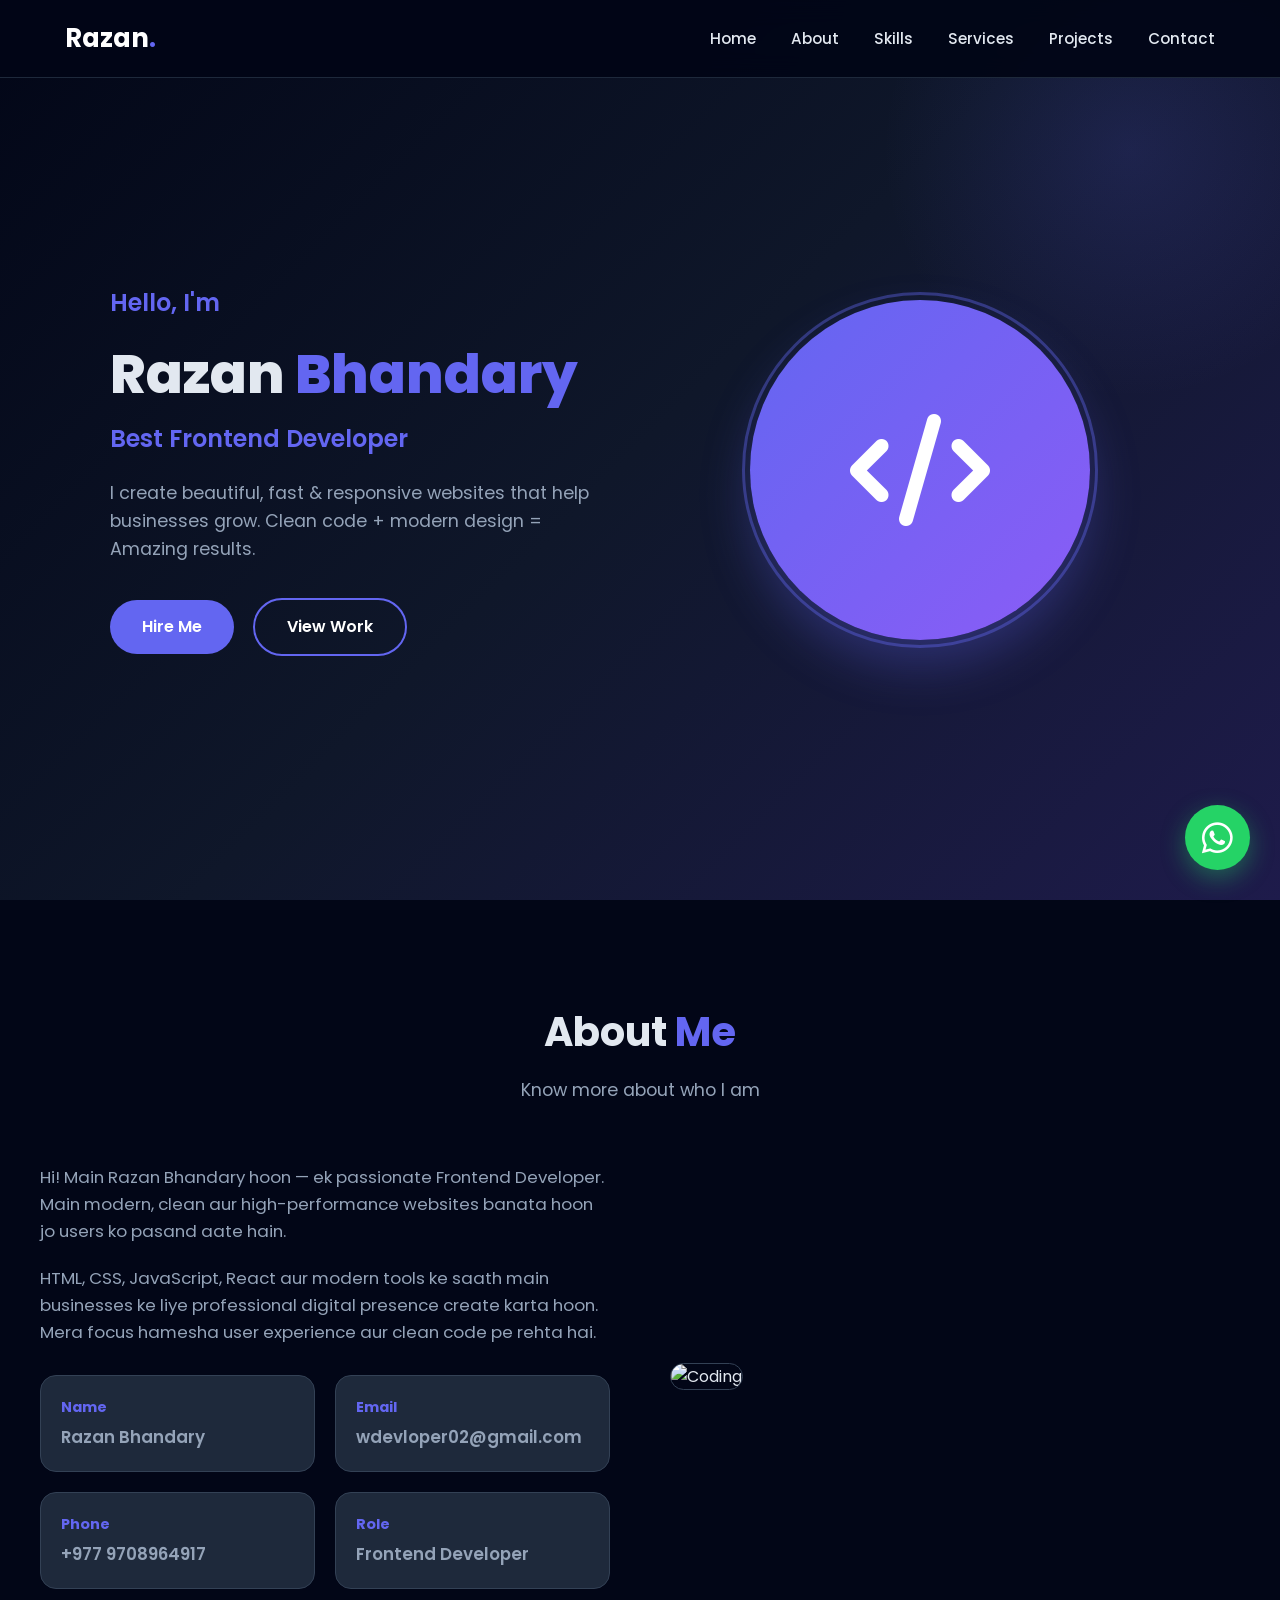
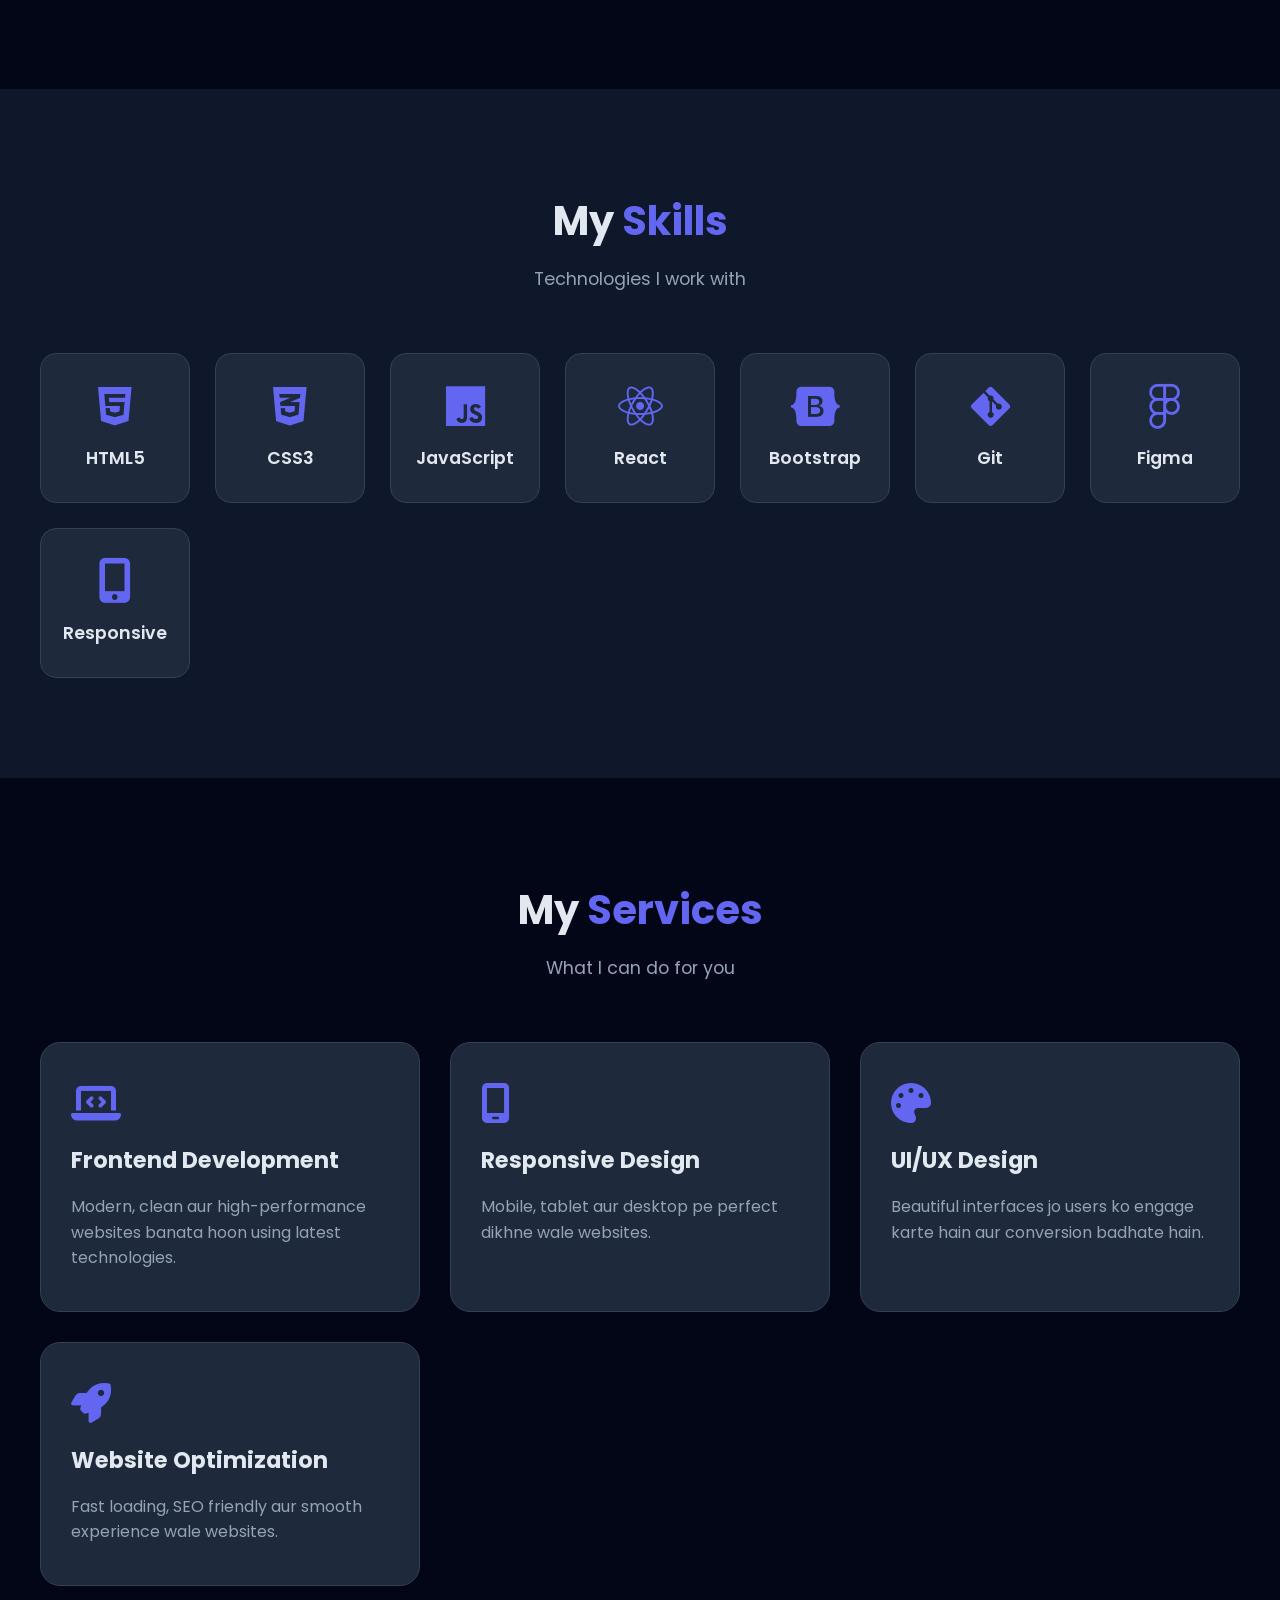
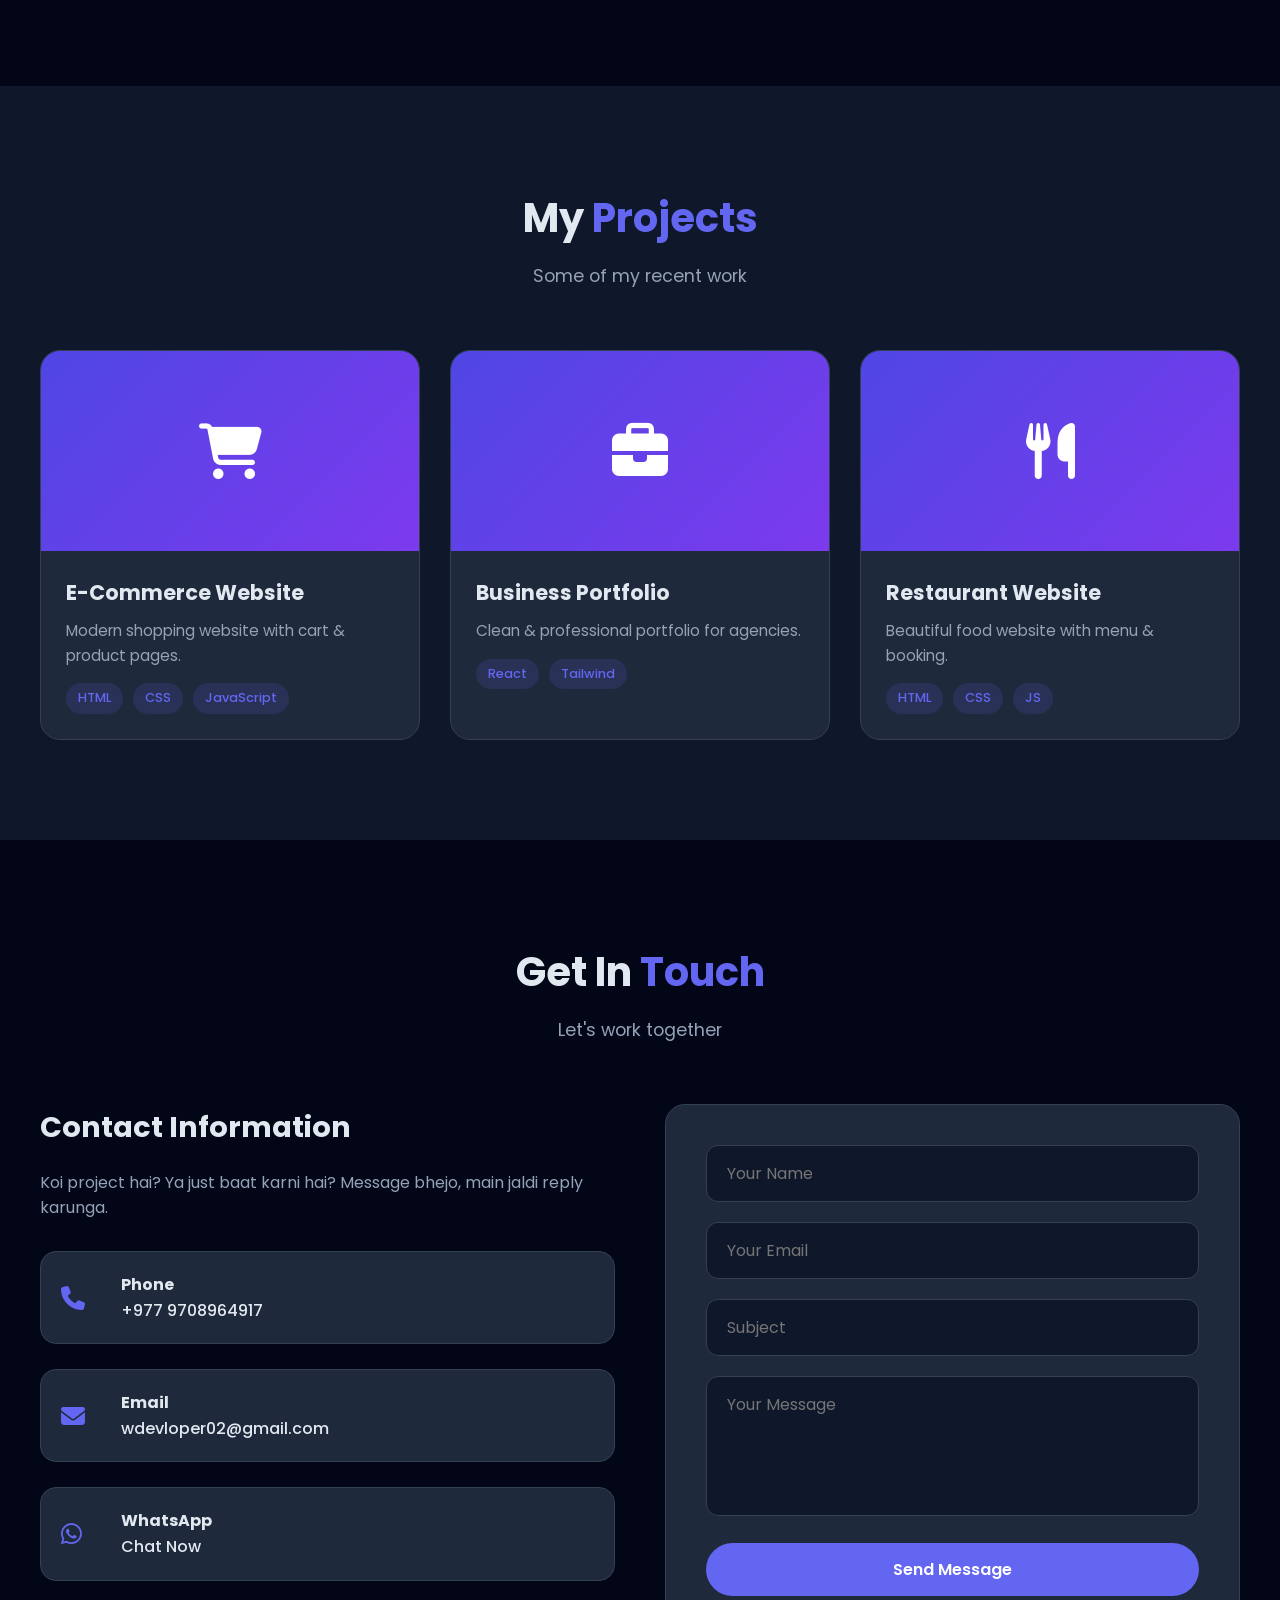
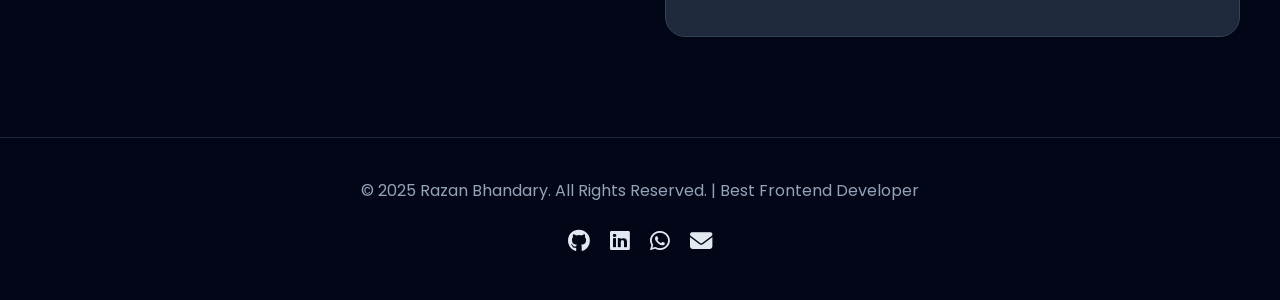
==== index.html @ 3119df97 "Update index.html" ====
<!DOCTYPE html>
<html lang="en">
<head>
    <meta charset="UTF-8">
    <meta name="viewport" content="width=device-width, initial-scale=1.0">
    <title>Razan vhandary | Best Frontend Developer</title>
    
    <!-- Google Search Console Verification -->
    <meta name="google-site-verification" content="4c_QBFBx-U50XuGAhk2HjkV4Ergd7QXa-3Dhw77eJ2w" />
    
    <link rel="stylesheet" href="https://cdnjs.cloudflare.com/ajax/libs/font-awesome/6.5.1/css/all.min.css">
    <link href="https://fonts.googleapis.com/css2?family=Poppins:wght@300;400;500;600;700;800&display=swap" rel="stylesheet">
    <style>
        /* (pura style same hai jaise pehle tha - main ne kuch nahi badla) */
        * {
            margin: 0;
            padding: 0;
            box-sizing: border-box;
            font-family: 'Poppins', sans-serif;
        }

        :root {
            --primary: #6366f1;
            --primary-dark: #4f46e5;
            --secondary: #0f172a;
            --dark: #020617;
            --text: #e2e8f0;
            --text-light: #94a3b8;
            --card-bg: #1e293b;
            --whatsapp: #25d366;
        }

        html {
            scroll-behavior: smooth;
        }

        body {
            background: var(--dark);
            color: var(--text);
            line-height: 1.6;
            overflow-x: hidden;
        }

        /* Navbar */
        header {
            position: fixed;
            top: 0;
            width: 100%;
            background: rgba(2, 6, 23, 0.95);
            backdrop-filter: blur(12px);
            z-index: 1000;
            border-bottom: 1px solid #1e293b;
        }

        nav {
            max-width: 1200px;
            margin: 0 auto;
            padding: 18px 25px;
            display: flex;
            justify-content: space-between;
            align-items: center;
        }

        .logo {
            font-size: 1.6rem;
            font-weight: 700;
            color: white;
        }

        .logo span {
            color: var(--primary);
        }

        .nav-links {
            display: flex;
            gap: 35px;
            list-style: none;
        }

        .nav-links a {
            color: var(--text);
            text-decoration: none;
            font-weight: 500;
            transition: 0.3s;
            font-size: 0.95rem;
        }

        .nav-links a:hover {
            color: var(--primary);
        }

        .menu-btn {
            display: none;
            font-size: 1.5rem;
            cursor: pointer;
            color: white;
        }

        /* Hero */
        .hero {
            min-height: 100vh;
            display: flex;
            align-items: center;
            padding: 120px 25px 80px;
            background: linear-gradient(135deg, #020617 0%, #0f172a 50%, #1e1b4b 100%);
            position: relative;
            overflow: hidden;
        }

        .hero::before {
            content: '';
            position: absolute;
            width: 500px;
            height: 500px;
            background: radial-gradient(circle, rgba(99, 102, 241, 0.15) 0%, transparent 70%);
            top: -100px;
            right: -100px;
            border-radius: 50%;
        }

        .hero-content {
            max-width: 1200px;
            margin: 0 auto;
            display: grid;
            grid-template-columns: 1fr 1fr;
            gap: 60px;
            align-items: center;
            position: relative;
            z-index: 2;
        }

        .hero-text h1 {
            font-size: 3.4rem;
            font-weight: 800;
            line-height: 1.15;
            margin-bottom: 15px;
        }

        .hero-text h1 span {
            color: var(--primary);
        }

        .hero-text h2 {
            font-size: 1.5rem;
            color: var(--primary);
            font-weight: 600;
            margin-bottom: 20px;
        }

        .hero-text p {
            color: var(--text-light);
            font-size: 1.1rem;
            margin-bottom: 35px;
            max-width: 500px;
        }

        .btn {
            display: inline-block;
            padding: 14px 32px;
            background: var(--primary);
            color: white;
            text-decoration: none;
            border-radius: 50px;
            font-weight: 600;
            transition: 0.3s;
            border: none;
            cursor: pointer;
            font-size: 1rem;
        }

        .btn:hover {
            background: var(--primary-dark);
            transform: translateY(-3px);
            box-shadow: 0 10px 25px rgba(99, 102, 241, 0.4);
        }

        .btn-outline {
            background: transparent;
            border: 2px solid var(--primary);
            margin-left: 15px;
        }

        .btn-outline:hover {
            background: var(--primary);
        }

        .hero-img {
            text-align: center;
        }

        .hero-img .avatar {
            width: 340px;
            height: 340px;
            background: linear-gradient(135deg, var(--primary), #8b5cf6);
            border-radius: 50%;
            display: flex;
            align-items: center;
            justify-content: center;
            margin: 0 auto;
            font-size: 7rem;
            color: white;
            box-shadow: 0 25px 50px rgba(99, 102, 241, 0.3);
            position: relative;
        }

        .hero-img .avatar::after {
            content: '';
            position: absolute;
            inset: -8px;
            border: 3px solid var(--primary);
            border-radius: 50%;
            opacity: 0.4;
        }

        /* Sections Common */
        section {
            padding: 100px 25px;
        }

        .container {
            max-width: 1200px;
            margin: 0 auto;
        }

        .section-title {
            text-align: center;
            margin-bottom: 60px;
        }

        .section-title h2 {
            font-size: 2.5rem;
            font-weight: 700;
            margin-bottom: 12px;
        }

        .section-title h2 span {
            color: var(--primary);
        }

        .section-title p {
            color: var(--text-light);
            font-size: 1.1rem;
        }

        /* About */
        .about-content {
            display: grid;
            grid-template-columns: 1fr 1fr;
            gap: 60px;
            align-items: center;
        }

        .about-text p {
            color: var(--text-light);
            margin-bottom: 20px;
            font-size: 1.05rem;
        }

        .about-info {
            display: grid;
            grid-template-columns: 1fr 1fr;
            gap: 20px;
            margin-top: 30px;
        }

        .info-box {
            background: var(--card-bg);
            padding: 20px;
            border-radius: 16px;
            border: 1px solid #334155;
        }

        .info-box h4 {
            color: var(--primary);
            font-size: 0.9rem;
            margin-bottom: 5px;
        }

        .info-box p {
            font-weight: 600;
            margin: 0;
        }

        /* Skills */
        .skills-grid {
            display: grid;
            grid-template-columns: repeat(auto-fit, minmax(140px, 1fr));
            gap: 25px;
        }

        .skill-card {
            background: var(--card-bg);
            padding: 30px 20px;
            border-radius: 16px;
            text-align: center;
            border: 1px solid #334155;
            transition: 0.3s;
        }

        .skill-card:hover {
            transform: translateY(-8px);
            border-color: var(--primary);
            box-shadow: 0 15px 30px rgba(99, 102, 241, 0.15);
        }

        .skill-card i {
            font-size: 2.8rem;
            color: var(--primary);
            margin-bottom: 15px;
        }

        .skill-card h3 {
            font-size: 1.1rem;
            font-weight: 600;
        }

        /* Services */
        .services-grid {
            display: grid;
            grid-template-columns: repeat(auto-fit, minmax(280px, 1fr));
            gap: 30px;
        }

        .service-card {
            background: var(--card-bg);
            padding: 40px 30px;
            border-radius: 20px;
            border: 1px solid #334155;
            transition: 0.3s;
        }

        .service-card:hover {
            transform: translateY(-10px);
            border-color: var(--primary);
        }

        .service-card i {
            font-size: 2.5rem;
            color: var(--primary);
            margin-bottom: 20px;
        }

        .service-card h3 {
            font-size: 1.4rem;
            margin-bottom: 15px;
        }

        .service-card p {
            color: var(--text-light);
        }

        /* Projects */
        .projects-grid {
            display: grid;
            grid-template-columns: repeat(auto-fit, minmax(320px, 1fr));
            gap: 30px;
        }

        .project-card {
            background: var(--card-bg);
            border-radius: 20px;
            overflow: hidden;
            border: 1px solid #334155;
            transition: 0.3s;
        }

        .project-card:hover {
            transform: translateY(-8px);
            box-shadow: 0 20px 40px rgba(0,0,0,0.3);
        }

        .project-img {
            height: 200px;
            background: linear-gradient(135deg, #4f46e5, #7c3aed);
            display: flex;
            align-items: center;
            justify-content: center;
            font-size: 3.5rem;
            color: white;
        }

        .project-info {
            padding: 25px;
        }

        .project-info h3 {
            font-size: 1.3rem;
            margin-bottom: 10px;
        }

        .project-info p {
            color: var(--text-light);
            font-size: 0.95rem;
            margin-bottom: 15px;
        }

        .project-tags {
            display: flex;
            gap: 10px;
            flex-wrap: wrap;
        }

        .tag {
            background: rgba(99, 102, 241, 0.15);
            color: var(--primary);
            padding: 5px 12px;
            border-radius: 20px;
            font-size: 0.8rem;
            font-weight: 500;
        }

        /* Contact */
        .contact-wrapper {
            display: grid;
            grid-template-columns: 1fr 1fr;
            gap: 50px;
        }

        .contact-info h3 {
            font-size: 1.8rem;
            margin-bottom: 20px;
        }

        .contact-item {
            display: flex;
            align-items: center;
            gap: 20px;
            margin-bottom: 25px;
            background: var(--card-bg);
            padding: 20px;
            border-radius: 16px;
            border: 1px solid #334155;
        }

        .contact-item i {
            font-size: 1.5rem;
            color: var(--primary);
            width: 40px;
        }

        .contact-item a {
            color: var(--text);
            text-decoration: none;
            font-weight: 500;
        }

        .contact-item a:hover {
            color: var(--primary);
        }

        .contact-form {
            background: var(--card-bg);
            padding: 40px;
            border-radius: 20px;
            border: 1px solid #334155;
        }

        .form-group {
            margin-bottom: 20px;
        }

        .form-group input,
        .form-group textarea {
            width: 100%;
            padding: 15px 20px;
            background: #0f172a;
            border: 1px solid #334155;
            border-radius: 12px;
            color: white;
            font-size: 1rem;
            outline: none;
            transition: 0.3s;
        }

        .form-group input:focus,
        .form-group textarea:focus {
            border-color: var(--primary);
        }

        .form-group textarea {
            height: 140px;
            resize: none;
        }

        /* Footer */
        footer {
            background: #020617;
            padding: 40px 25px;
            text-align: center;
            border-top: 1px solid #1e293b;
        }

        footer p {
            color: var(--text-light);
        }

        footer .social {
            margin-top: 20px;
            display: flex;
            justify-content: center;
            gap: 20px;
        }

        footer .social a {
            color: var(--text);
            font-size: 1.4rem;
            transition: 0.3s;
        }

        footer .social a:hover {
            color: var(--primary);
        }

        /* Floating WhatsApp */
        .whatsapp-float {
            position: fixed;
            bottom: 30px;
            right: 30px;
            width: 65px;
            height: 65px;
            background: var(--whatsapp);
            color: white;
            border-radius: 50%;
            display: flex;
            align-items: center;
            justify-content: center;
            font-size: 2.2rem;
            box-shadow: 0 8px 25px rgba(37, 211, 102, 0.4);
            z-index: 999;
            transition: 0.3s;
            text-decoration: none;
        }

        .whatsapp-float:hover {
            transform: scale(1.1) translateY(-5px);
            box-shadow: 0 12px 30px rgba(37, 211, 102, 0.6);
        }

        /* Responsive */
        @media (max-width: 900px) {
            .hero-content,
            .about-content,
            .contact-wrapper {
                grid-template-columns: 1fr;
                text-align: center;
            }

            .hero-text h1 {
                font-size: 2.5rem;
            }

            .hero-img .avatar {
                width: 260px;
                height: 260px;
                font-size: 5rem;
            }

            .btn-outline {
                margin-left: 0;
                margin-top: 15px;
            }

            .nav-links {
                display: none;
                position: absolute;
                top: 70px;
                left: 0;
                width: 100%;
                background: #0f172a;
                flex-direction: column;
                padding: 20px;
                gap: 15px;
                border-bottom: 1px solid #1e293b;
            }

            .nav-links.active {
                display: flex;
            }

            .menu-btn {
                display: block;
            }

            .about-info {
                grid-template-columns: 1fr;
            }
        }
    </style>
</head>
<body>

    <!-- Navbar -->
    <header>
        <nav>
            <div class="logo">Razan<span>.</span></div>
            <ul class="nav-links" id="navLinks">
                <li><a href="#home">Home</a></li>
                <li><a href="#about">About</a></li>
                <li><a href="#skills">Skills</a></li>
                <li><a href="#services">Services</a></li>
                <li><a href="#projects">Projects</a></li>
                <li><a href="#contact">Contact</a></li>
            </ul>
            <div class="menu-btn" id="menuBtn">
                <i class="fas fa-bars"></i>
            </div>
        </nav>
    </header>

    <!-- Hero Section -->
    <section class="hero" id="home">
        <div class="hero-content">
            <div class="hero-text">
                <h2>Hello, I'm</h2>
                <h1>Razan <span>Bhandary</span></h1>
                <h2>Best Frontend Developer</h2>
                <p>I create beautiful, fast & responsive websites that help businesses grow. Clean code + modern design = Amazing results.</p>
                <div>
                    <a href="#contact" class="btn">Hire Me</a>
                    <a href="#projects" class="btn btn-outline">View Work</a>
                </div>
            </div>
            <div class="hero-img">
                <div class="avatar">
                    <i class="fas fa-code"></i>
                </div>
            </div>
        </div>
    </section>

    <!-- About -->
    <section id="about">
        <div class="container">
            <div class="section-title">
                <h2>About <span>Me</span></h2>
                <p>Know more about who I am</p>
            </div>
            <div class="about-content">
                <div class="about-text">
                    <p>Hi! Main Razan Bhandary hoon — ek passionate Frontend Developer. Main modern, clean aur high-performance websites banata hoon jo users ko pasand aate hain.</p>
                    <p>HTML, CSS, JavaScript, React aur modern tools ke saath main businesses ke liye professional digital presence create karta hoon. Mera focus hamesha user experience aur clean code pe rehta hai.</p>
                    <div class="about-info">
                        <div class="info-box">
                            <h4>Name</h4>
                            <p>Razan Bhandary</p>
                        </div>
                        <div class="info-box">
                            <h4>Email</h4>
                            <p>wdevloper02@gmail.com</p>
                        </div>
                        <div class="info-box">
                            <h4>Phone</h4>
                            <p>+977 9708964917</p>
                        </div>
                        <div class="info-box">
                            <h4>Role</h4>
                            <p>Frontend Developer</p>
                        </div>
                    </div>
                </div>
                <div>
                    <img src="https://images.unsplash.com/photo-1498050108023-c5249f4df085?w=600&q=80" alt="Coding" style="width:100%; border-radius:20px; border:1px solid #334155;">
                </div>
            </div>
        </div>
    </section>

    <!-- Skills -->
    <section id="skills" style="background: #0f172a;">
        <div class="container">
            <div class="section-title">
                <h2>My <span>Skills</span></h2>
                <p>Technologies I work with</p>
            </div>
            <div class="skills-grid">
                <div class="skill-card">
                    <i class="fab fa-html5"></i>
                    <h3>HTML5</h3>
                </div>
                <div class="skill-card">
                    <i class="fab fa-css3-alt"></i>
                    <h3>CSS3</h3>
                </div>
                <div class="skill-card">
                    <i class="fab fa-js"></i>
                    <h3>JavaScript</h3>
                </div>
                <div class="skill-card">
                    <i class="fab fa-react"></i>
                    <h3>React</h3>
                </div>
                <div class="skill-card">
                    <i class="fab fa-bootstrap"></i>
                    <h3>Bootstrap</h3>
                </div>
                <div class="skill-card">
                    <i class="fab fa-git-alt"></i>
                    <h3>Git</h3>
                </div>
                <div class="skill-card">
                    <i class="fab fa-figma"></i>
                    <h3>Figma</h3>
                </div>
                <div class="skill-card">
                    <i class="fas fa-mobile-alt"></i>
                    <h3>Responsive</h3>
                </div>
            </div>
        </div>
    </section>

    <!-- Services -->
    <section id="services">
        <div class="container">
            <div class="section-title">
                <h2>My <span>Services</span></h2>
                <p>What I can do for you</p>
            </div>
            <div class="services-grid">
                <div class="service-card">
                    <i class="fas fa-laptop-code"></i>
                    <h3>Frontend Development</h3>
                    <p>Modern, clean aur high-performance websites banata hoon using latest technologies.</p>
                </div>
                <div class="service-card">
                    <i class="fas fa-mobile-screen"></i>
                    <h3>Responsive Design</h3>
                    <p>Mobile, tablet aur desktop pe perfect dikhne wale websites.</p>
                </div>
                <div class="service-card">
                    <i class="fas fa-palette"></i>
                    <h3>UI/UX Design</h3>
                    <p>Beautiful interfaces jo users ko engage karte hain aur conversion badhate hain.</p>
                </div>
                <div class="service-card">
                    <i class="fas fa-rocket"></i>
                    <h3>Website Optimization</h3>
                    <p>Fast loading, SEO friendly aur smooth experience wale websites.</p>
                </div>
            </div>
        </div>
    </section>

    <!-- Projects -->
    <section id="projects" style="background: #0f172a;">
        <div class="container">
            <div class="section-title">
                <h2>My <span>Projects</span></h2>
                <p>Some of my recent work</p>
            </div>
            <div class="projects-grid">
                <div class="project-card">
                    <div class="project-img"><i class="fas fa-shopping-cart"></i></div>
                    <div class="project-info">
                        <h3>E-Commerce Website</h3>
                        <p>Modern shopping website with cart & product pages.</p>
                        <div class="project-tags">
                            <span class="tag">HTML</span>
                            <span class="tag">CSS</span>
                            <span class="tag">JavaScript</span>
                        </div>
                    </div>
                </div>
                <div class="project-card">
                    <div class="project-img"><i class="fas fa-briefcase"></i></div>
                    <div class="project-info">
                        <h3>Business Portfolio</h3>
                        <p>Clean & professional portfolio for agencies.</p>
                        <div class="project-tags">
                            <span class="tag">React</span>
                            <span class="tag">Tailwind</span>
                        </div>
                    </div>
                </div>
                <div class="project-card">
                    <div class="project-img"><i class="fas fa-utensils"></i></div>
                    <div class="project-info">
                        <h3>Restaurant Website</h3>
                        <p>Beautiful food website with menu & booking.</p>
                        <div class="project-tags">
                            <span class="tag">HTML</span>
                            <span class="tag">CSS</span>
                            <span class="tag">JS</span>
                        </div>
                    </div>
                </div>
            </div>
        </div>
    </section>

    <!-- Contact -->
    <section id="contact">
        <div class="container">
            <div class="section-title">
                <h2>Get In <span>Touch</span></h2>
                <p>Let's work together</p>
            </div>
            <div class="contact-wrapper">
                <div class="contact-info">
                    <h3>Contact Information</h3>
                    <p style="color: var(--text-light); margin-bottom: 30px;">Koi project hai? Ya just baat karni hai? Message bhejo, main jaldi reply karunga.</p>
                    
                    <div class="contact-item">
                        <i class="fas fa-phone"></i>
                        <div>
                            <h4>Phone</h4>
                            <a href="tel:+9779708964917">+977 9708964917</a>
                        </div>
                    </div>
                    <div class="contact-item">
                        <i class="fas fa-envelope"></i>
                        <div>
                            <h4>Email</h4>
                            <a href="mailto:wdevloper02@gmail.com">wdevloper02@gmail.com</a>
                        </div>
                    </div>
                    <div class="contact-item">
                        <i class="fab fa-whatsapp"></i>
                        <div>
                            <h4>WhatsApp</h4>
                            <a href="https://wa.me/9779708964917" target="_blank">Chat Now</a>
                        </div>
                    </div>
                </div>

                <div class="contact-form">
                    <form onsubmit="sendMessage(event)">
                        <div class="form-group">
                            <input type="text" placeholder="Your Name" required>
                        </div>
                        <div class="form-group">
                            <input type="email" placeholder="Your Email" required>
                        </div>
                        <div class="form-group">
                            <input type="text" placeholder="Subject">
                        </div>
                        <div class="form-group">
                            <textarea placeholder="Your Message" required></textarea>
                        </div>
                        <button type="submit" class="btn" style="width:100%;">Send Message</button>
                    </form>
                </div>
            </div>
        </div>
    </section>

    <!-- Footer -->
    <footer>
        <p>© 2025 Razan Bhandary. All Rights Reserved. | Best Frontend Developer</p>
        <div class="social">
            <a href="#"><i class="fab fa-github"></i></a>
            <a href="#"><i class="fab fa-linkedin"></i></a>
            <a href="https://wa.me/9779708964917" target="_blank"><i class="fab fa-whatsapp"></i></a>
            <a href="mailto:wdevloper02@gmail.com"><i class="fas fa-envelope"></i></a>
        </div>
    </footer>

    <!-- Floating WhatsApp Button -->
    <a href="https://wa.me/9779708964917?text=Hello%20Razan%2C%20I%20want%20to%20discuss%20a%20project" 
       class="whatsapp-float" 
       target="_blank" 
       title="Chat on WhatsApp">
        <i class="fab fa-whatsapp"></i>
    </a>

    <script>
        // Mobile Menu
        const menuBtn = document.getElementById('menuBtn');
        const navLinks = document.getElementById('navLinks');

        menuBtn.addEventListener('click', () => {
            navLinks.classList.toggle('active');
        });

        // Close menu when link clicked
        document.querySelectorAll('.nav-links a').forEach(link => {
            link.addEventListener('click', () => {
                navLinks.classList.remove('active');
            });
        });

        // Simple form submit
        function sendMessage(e) {
            e.preventDefault();
            alert("Thank you! Your message has been received. Razan will contact you soon.");
            e.target.reset();
        }
    </script>
</body>
</html>
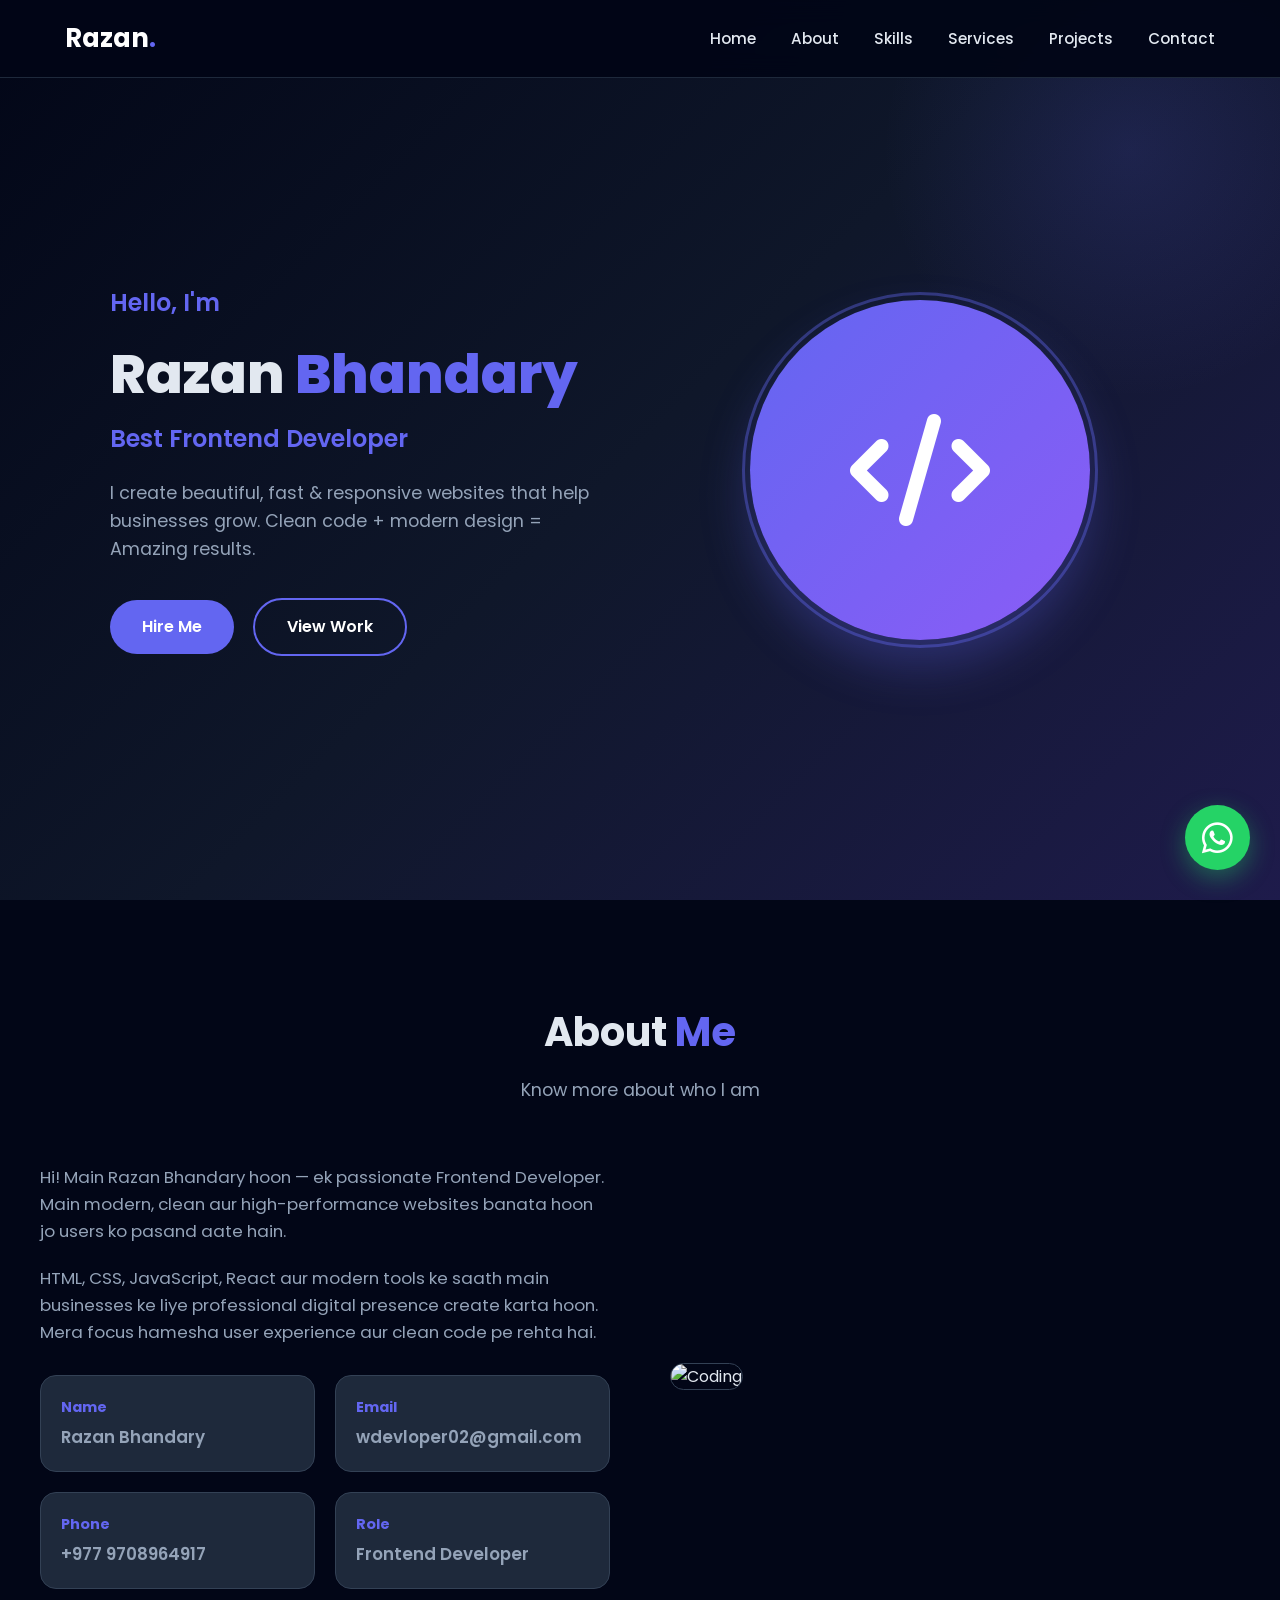
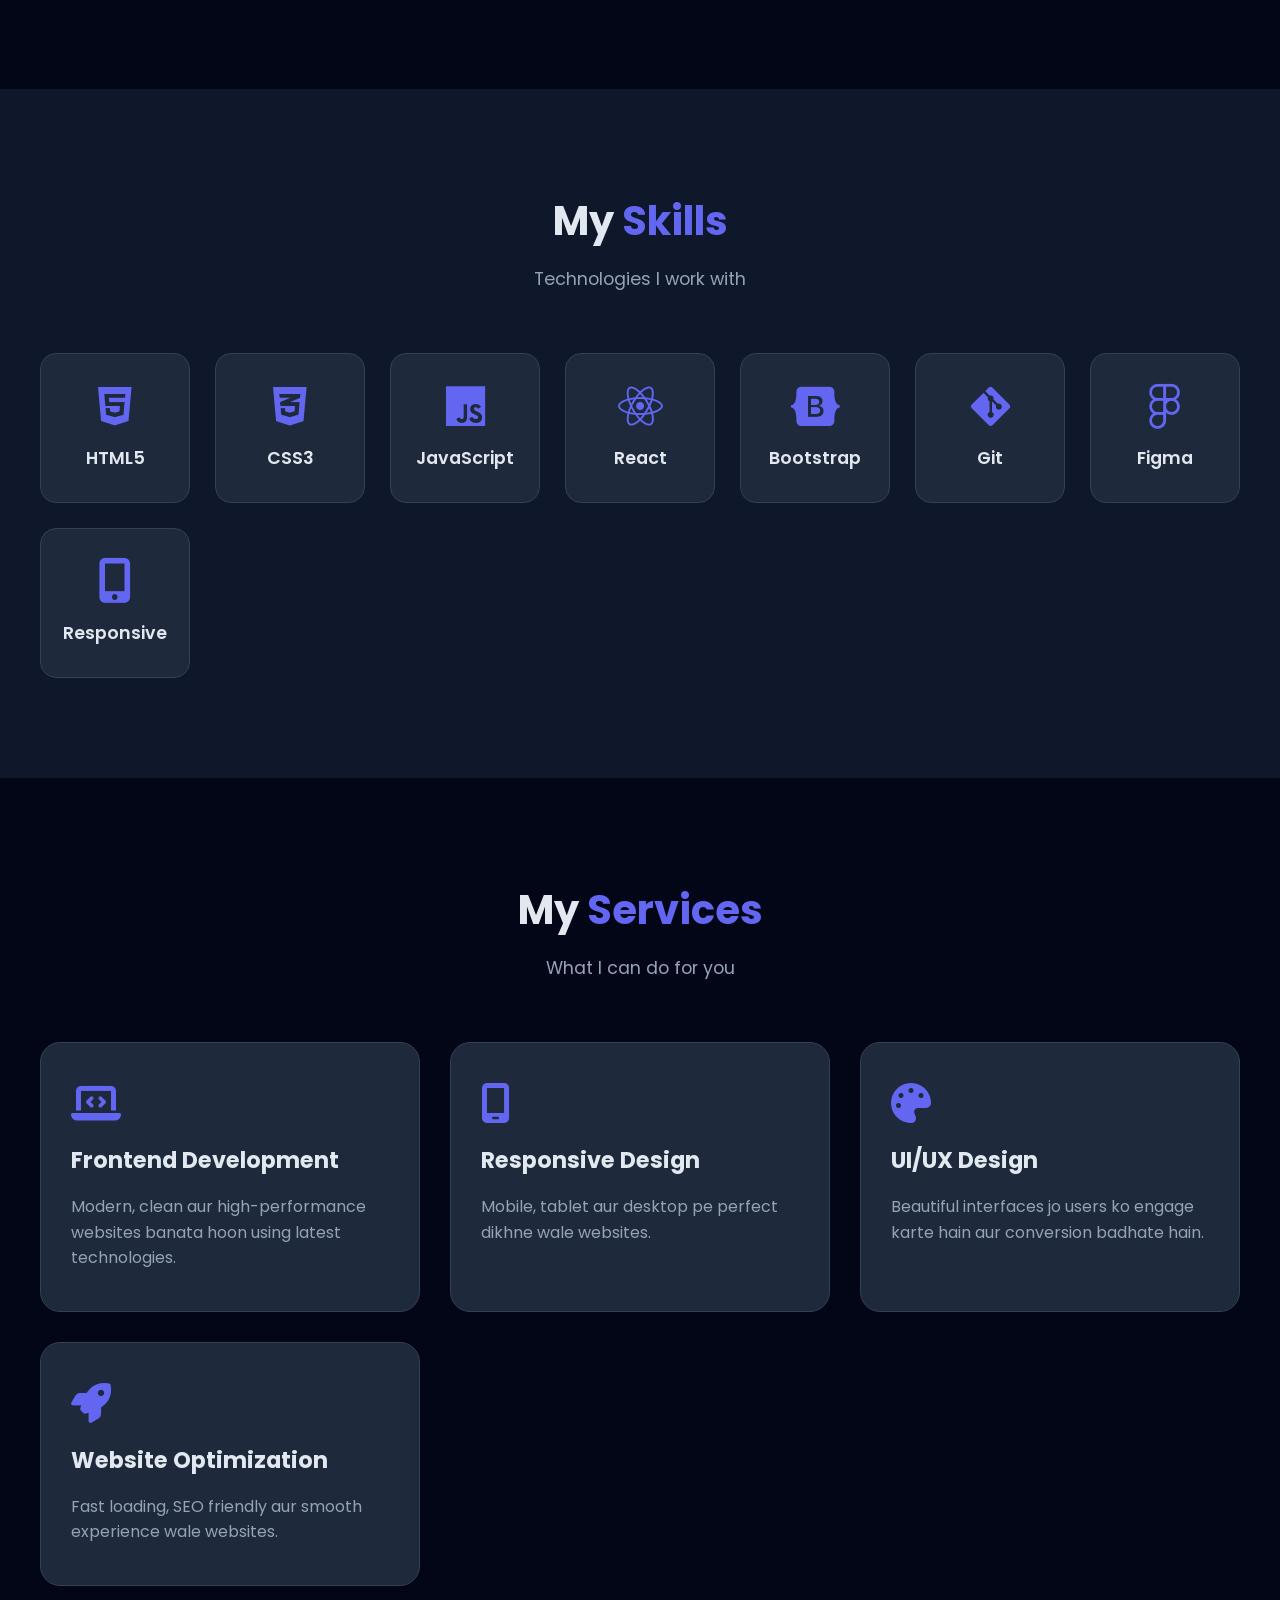
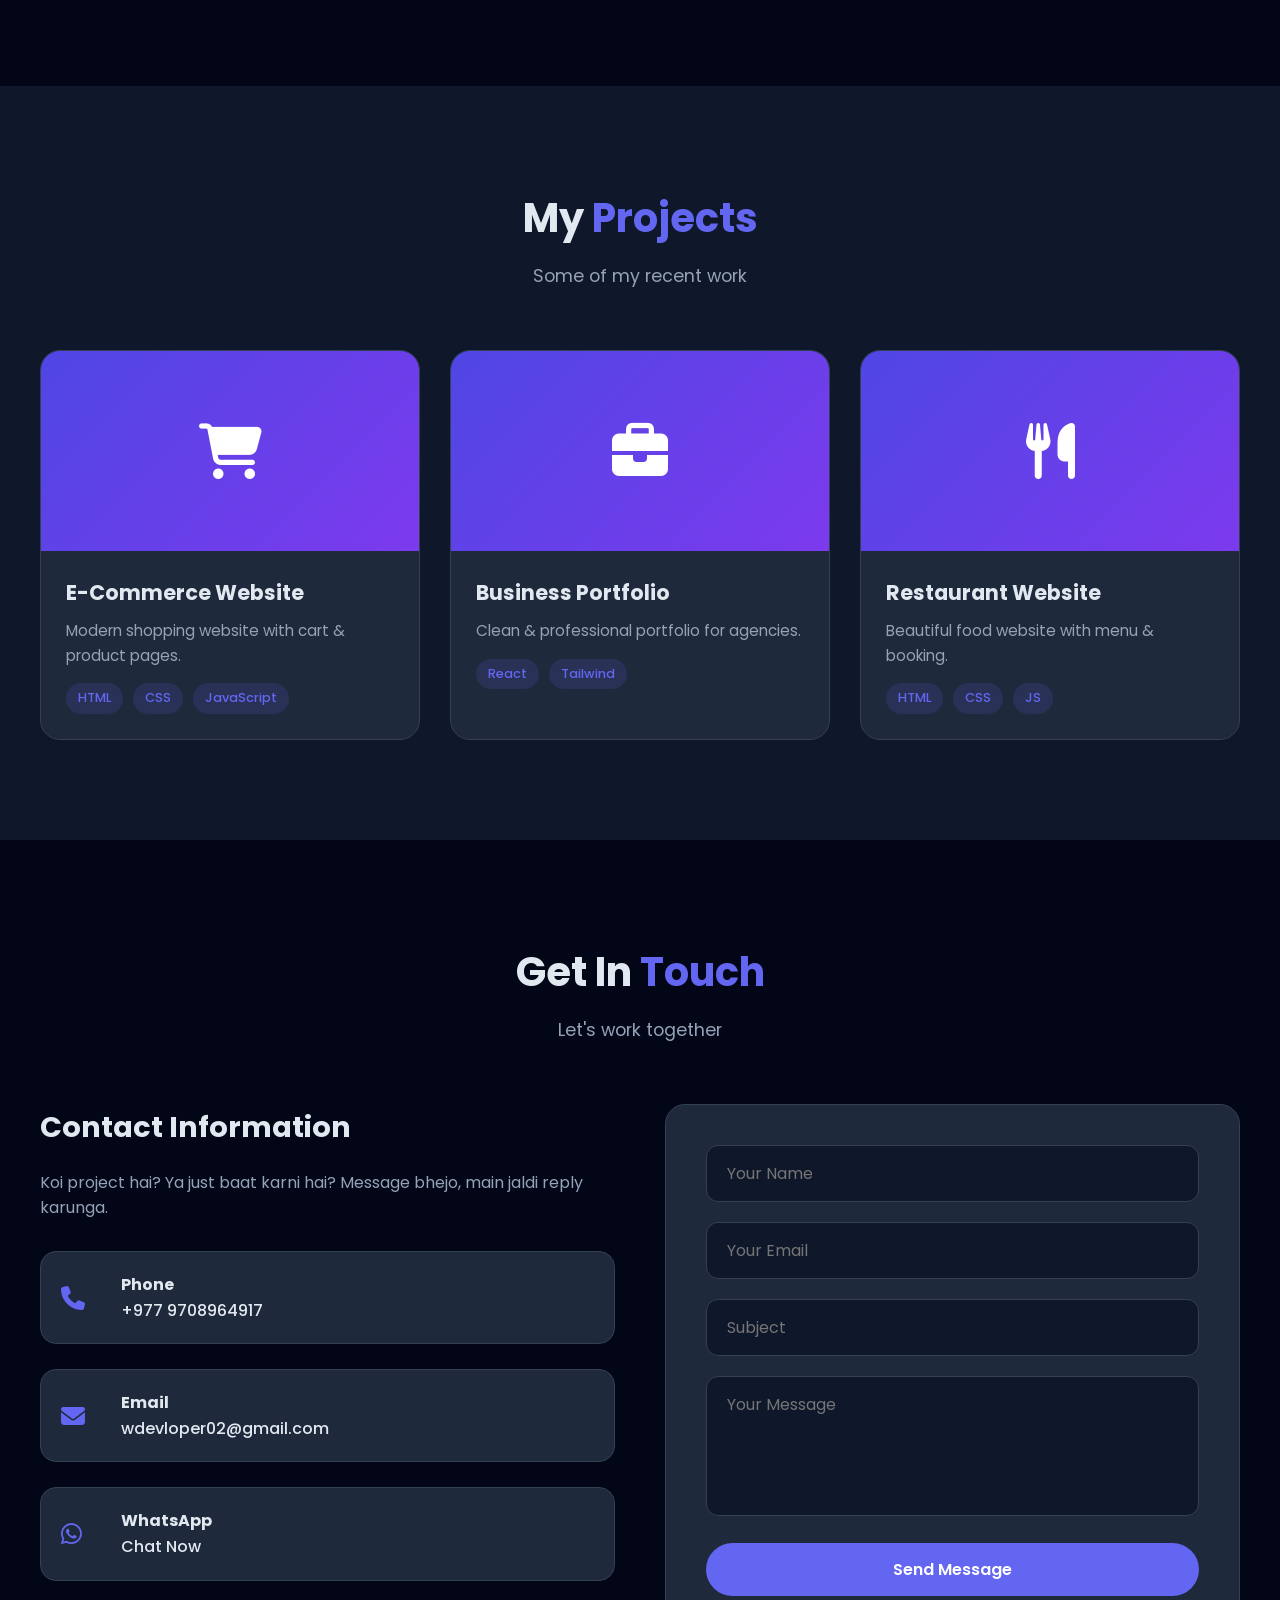
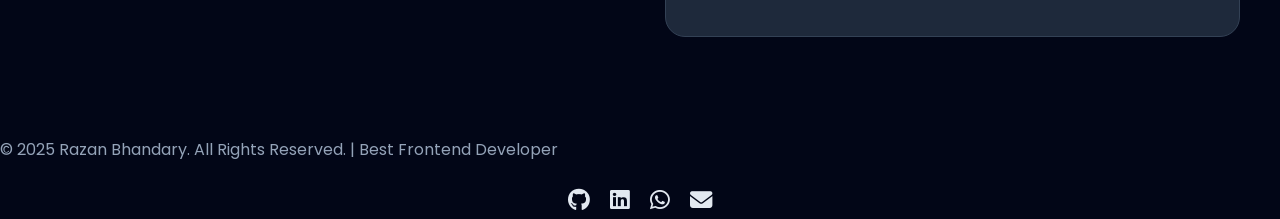
==== commit fa02af5a: "Update index.html" ====
--- a/index.html
+++ b/index.html
@@ -481,6 +481,7 @@
             height: 140px;
             resize: none;
         }
+    <title>Razan Bhandary | Best Frontend Developer</title>
 
         /* Footer */
         footer {
@@ -856,7 +857,7 @@
     </footer>
 
     <!-- Floating WhatsApp Button -->
-    <a href="https://wa.me/9779708964917?text=Hello%20Razan%2C%20I%20want%20to%20discuss%20a%20project" 
+    <a href="https://wa.me/9779708964918?text=Hello%20Razan%2C%20I%20want%20to%20discuss%20a%20project" 
        class="whatsapp-float" 
        target="_blank" 
        title="Chat on WhatsApp">
@@ -882,7 +883,7 @@
         // Simple form submit
         function sendMessage(e) {
             e.preventDefault();
-            alert("Thank you! Your message has been received. Razan will contact you soon.");
+            alert("Thank you! Your message has been received. Bhandary will contact you soon.");
             e.target.reset();
         }
     </script>
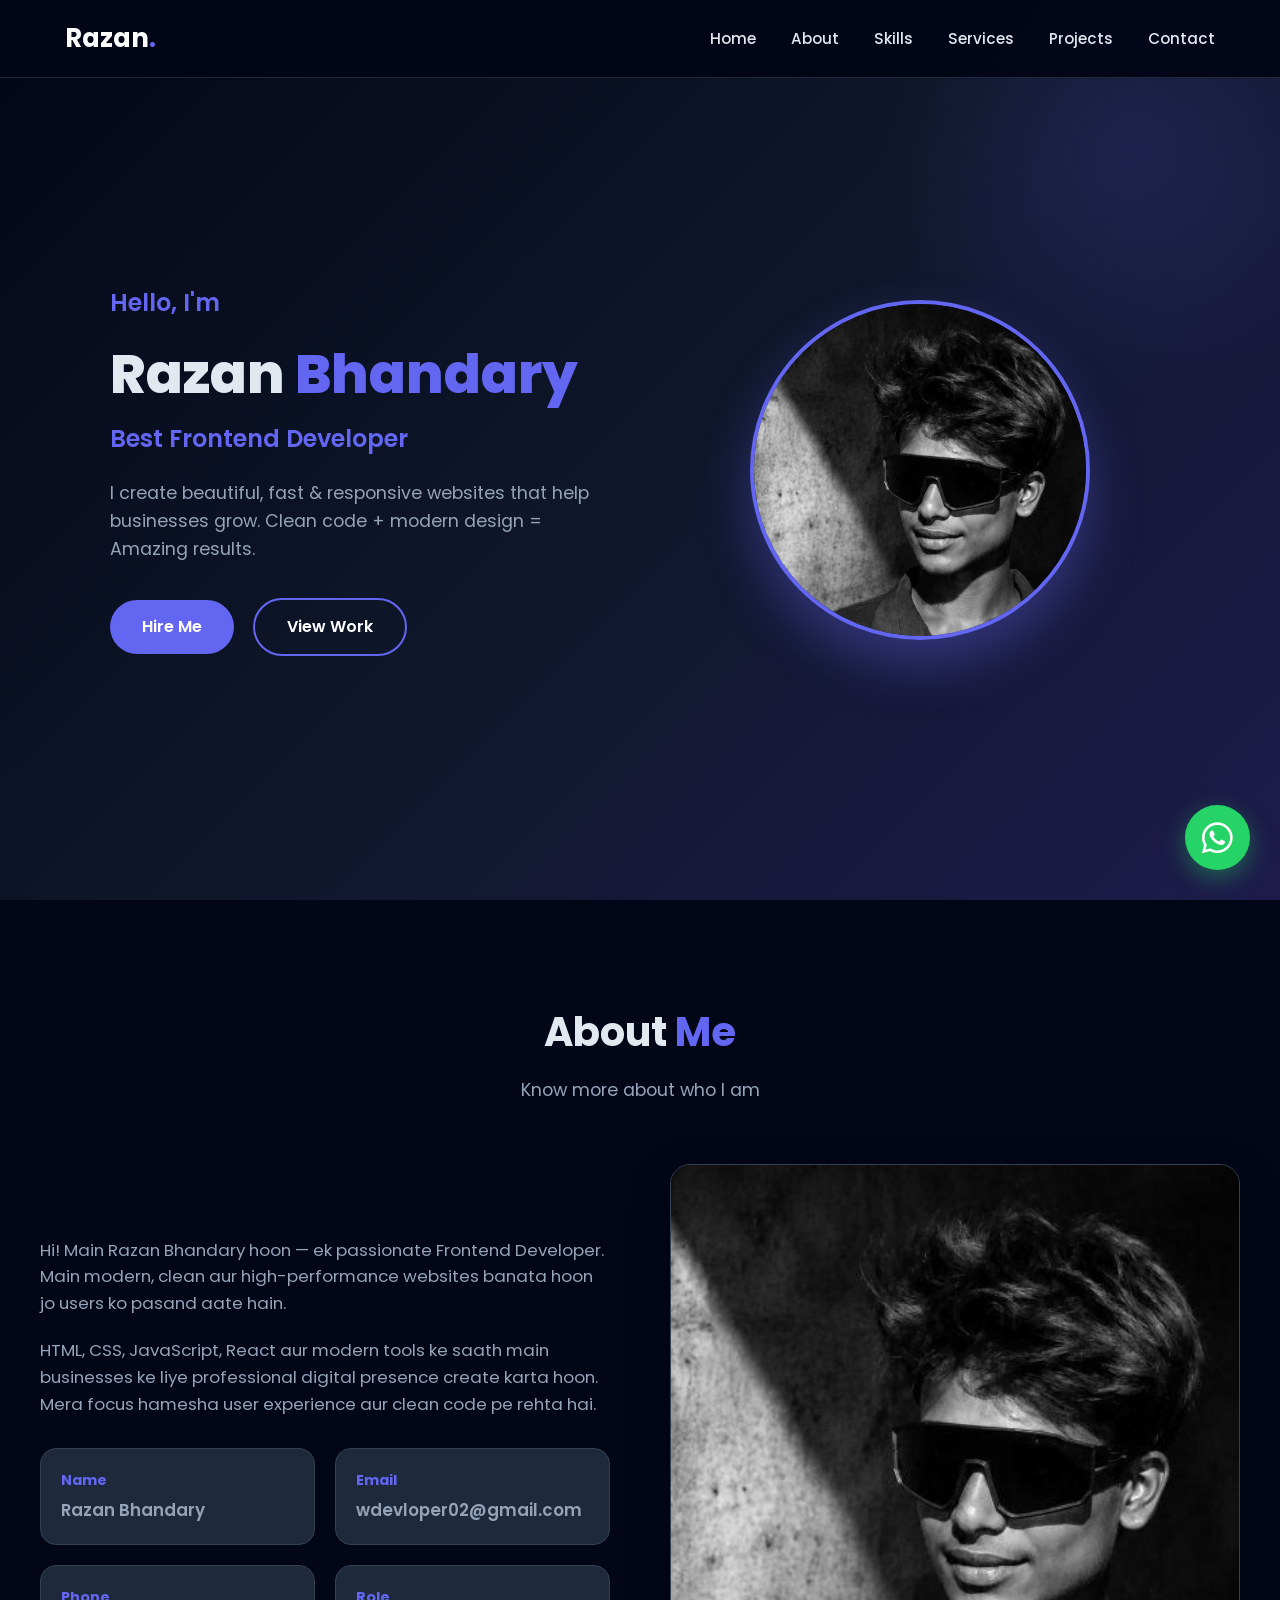
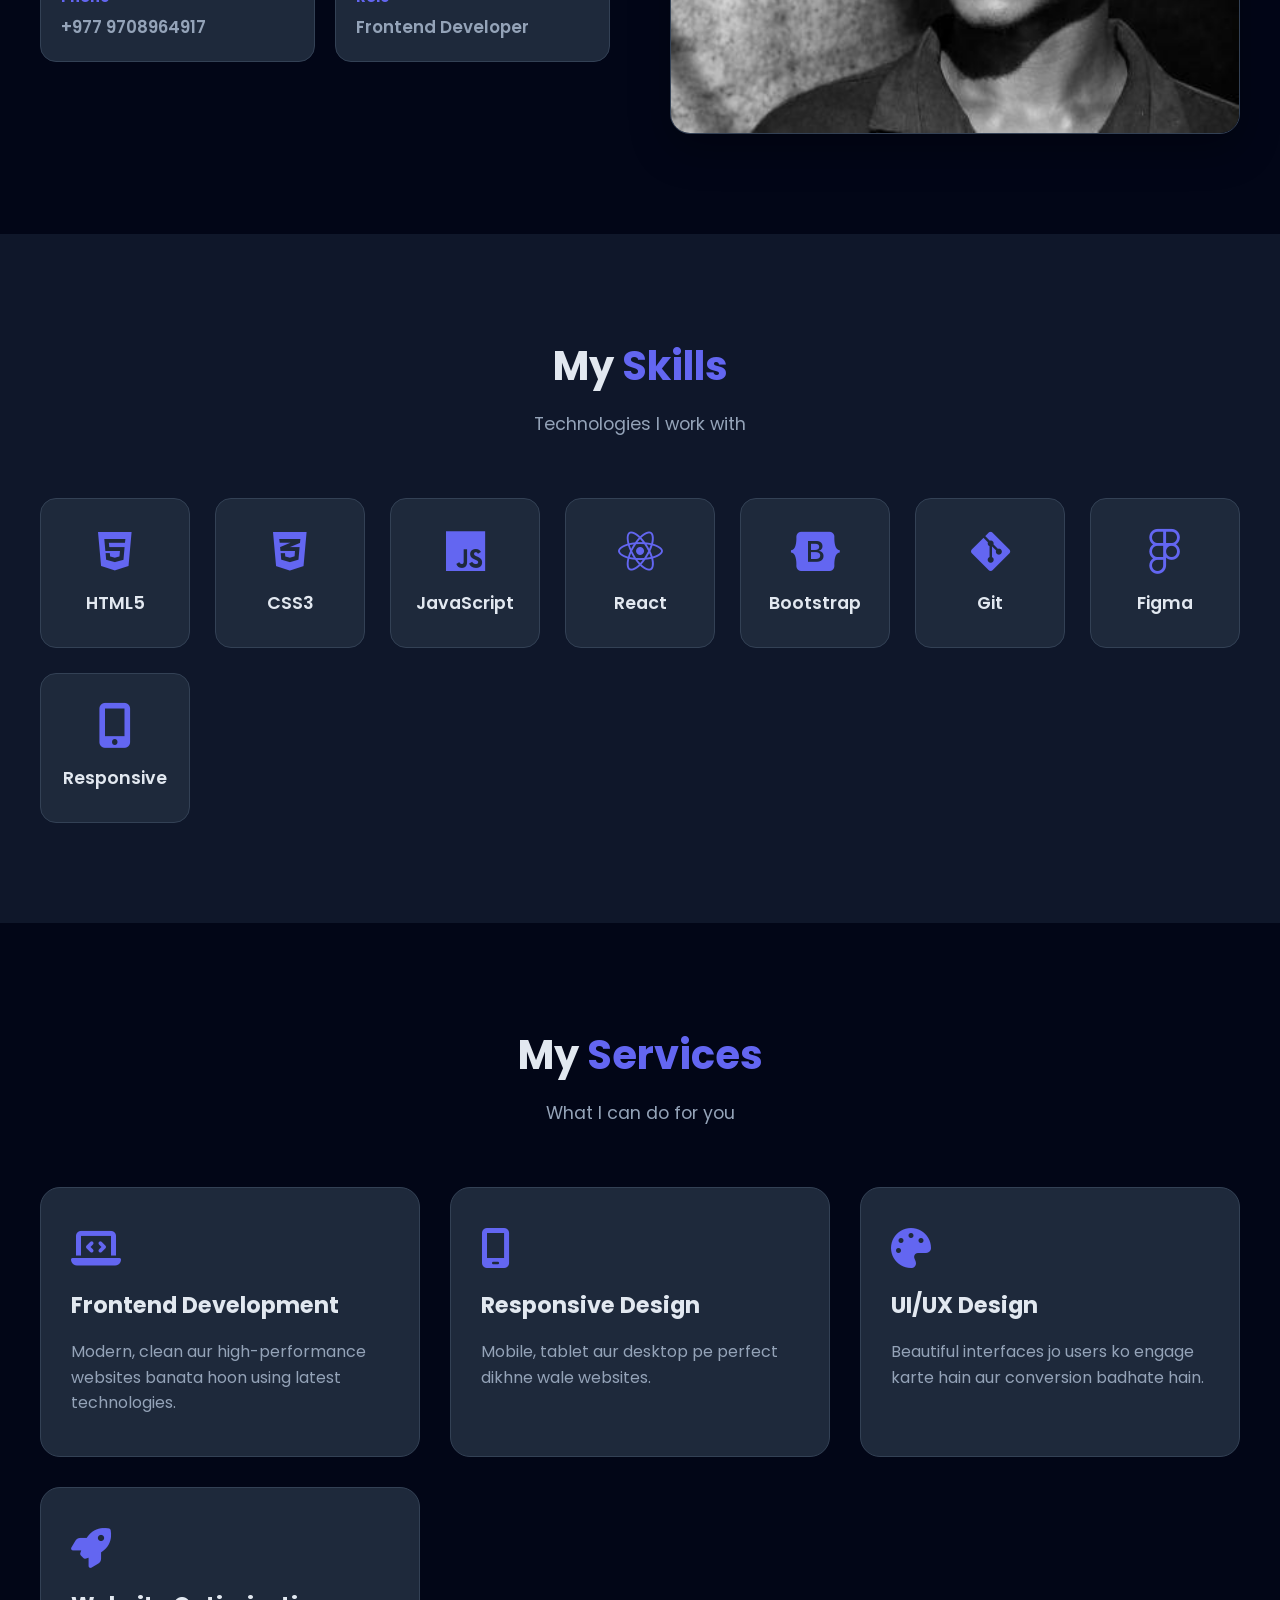
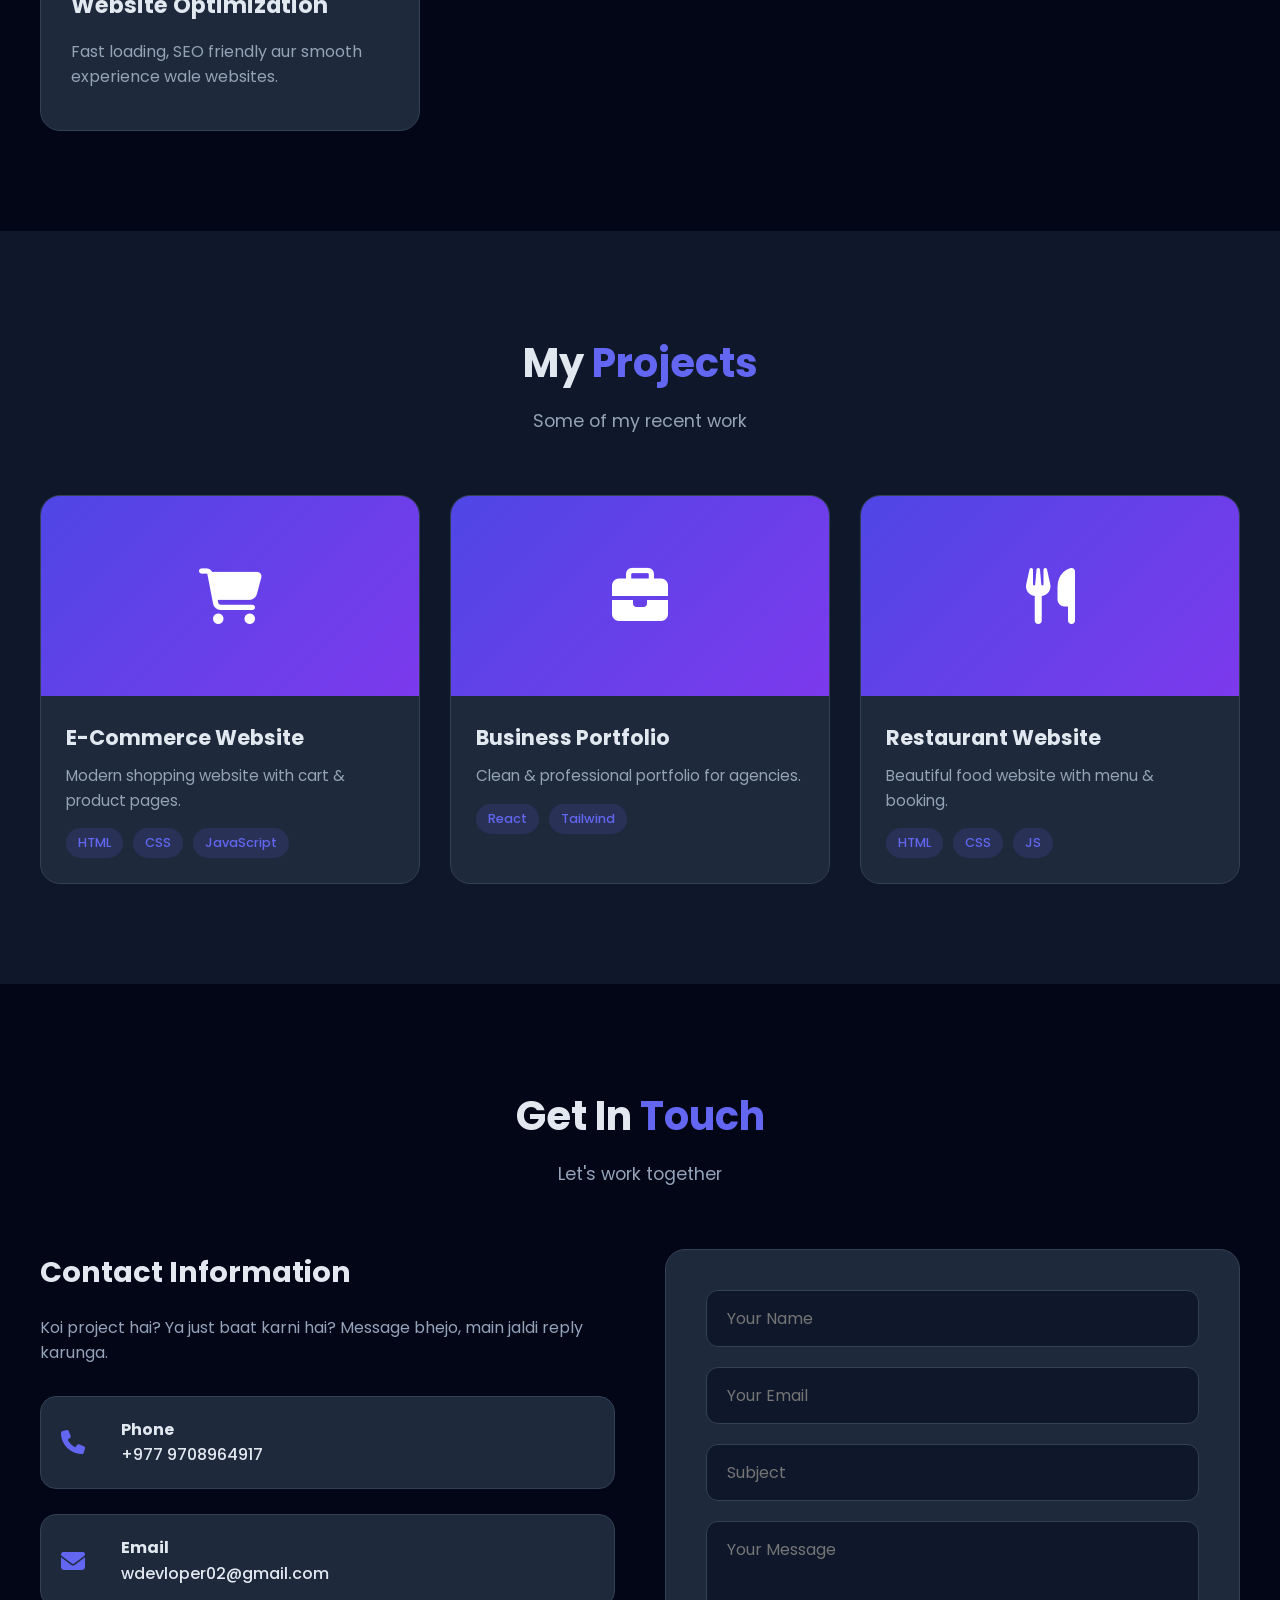
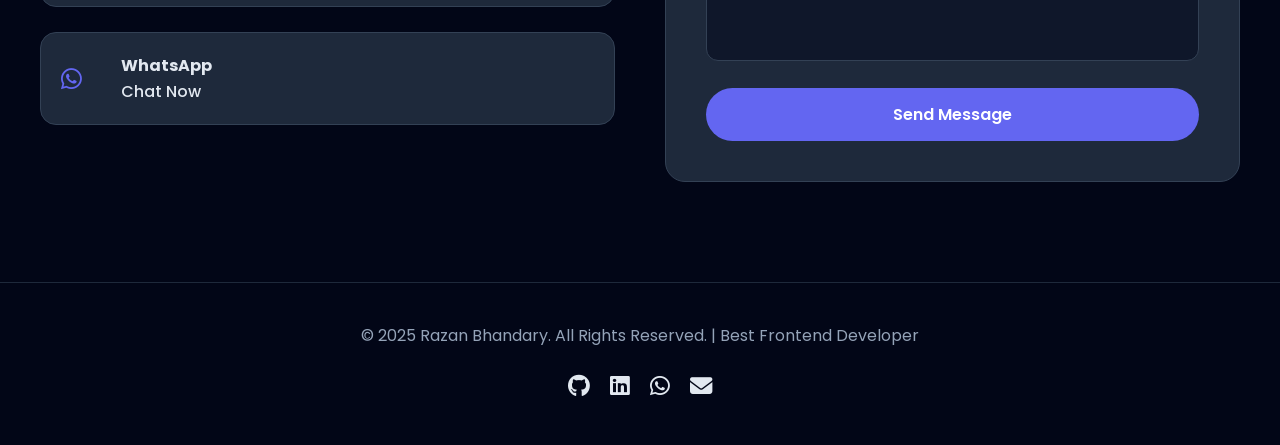
==== commit 35325049: "Create index.html" ====
--- a/index.html
+++ b/index.html
@@ -3,15 +3,14 @@
 <head>
     <meta charset="UTF-8">
     <meta name="viewport" content="width=device-width, initial-scale=1.0">
-    <title>Razan vhandary | Best Frontend Developer</title>
-    
+    <title>Razan Bhandary | Best Frontend Developer</title>
+
     <!-- Google Search Console Verification -->
     <meta name="google-site-verification" content="4c_QBFBx-U50XuGAhk2HjkV4Ergd7QXa-3Dhw77eJ2w" />
-    
+
     <link rel="stylesheet" href="https://cdnjs.cloudflare.com/ajax/libs/font-awesome/6.5.1/css/all.min.css">
     <link href="https://fonts.googleapis.com/css2?family=Poppins:wght@300;400;500;600;700;800&display=swap" rel="stylesheet">
     <style>
-        /* (pura style same hai jaise pehle tha - main ne kuch nahi badla) */
         * {
             margin: 0;
             padding: 0;
@@ -191,25 +190,34 @@
         .hero-img .avatar {
             width: 340px;
             height: 340px;
-            background: linear-gradient(135deg, var(--primary), #8b5cf6);
             border-radius: 50%;
-            display: flex;
-            align-items: center;
-            justify-content: center;
             margin: 0 auto;
-            font-size: 7rem;
-            color: white;
-            box-shadow: 0 25px 50px rgba(99, 102, 241, 0.3);
             position: relative;
+            overflow: hidden;
+            box-shadow: 0 25px 50px rgba(99, 102, 241, 0.35);
+            border: 4px solid var(--primary);
+        }
+
+        .hero-img .avatar img {
+            width: 100%;
+            height: 100%;
+            object-fit: cover;
+            object-position: center top;
+            display: block;
+            transition: transform 0.4s ease;
+        }
+
+        .hero-img .avatar:hover img {
+            transform: scale(1.08);
         }
 
         .hero-img .avatar::after {
             content: '';
             position: absolute;
-            inset: -8px;
-            border: 3px solid var(--primary);
+            inset: -10px;
+            border: 3px solid rgba(99, 102, 241, 0.4);
             border-radius: 50%;
-            opacity: 0.4;
+            pointer-events: none;
         }
 
         /* Sections Common */
@@ -279,6 +287,24 @@
         .info-box p {
             font-weight: 600;
             margin: 0;
+        }
+
+        .about-img {
+            border-radius: 20px;
+            overflow: hidden;
+            border: 1px solid #334155;
+            box-shadow: 0 15px 40px rgba(0,0,0,0.3);
+        }
+
+        .about-img img {
+            width: 100%;
+            height: auto;
+            display: block;
+            transition: transform 0.4s ease;
+        }
+
+        .about-img:hover img {
+            transform: scale(1.03);
         }
 
         /* Skills */
@@ -481,7 +507,6 @@
             height: 140px;
             resize: none;
         }
-    <title>Razan Bhandary | Best Frontend Developer</title>
 
         /* Footer */
         footer {
@@ -553,7 +578,6 @@
             .hero-img .avatar {
                 width: 260px;
                 height: 260px;
-                font-size: 5rem;
             }
 
             .btn-outline {
@@ -623,7 +647,7 @@
             </div>
             <div class="hero-img">
                 <div class="avatar">
-                    <i class="fas fa-code"></i>
+                    <img src="[data-uri]" alt="Razan Bhandary - Frontend Developer">
                 </div>
             </div>
         </div>
@@ -659,8 +683,8 @@
                         </div>
                     </div>
                 </div>
-                <div>
-                    <img src="https://images.unsplash.com/photo-1498050108023-c5249f4df085?w=600&q=80" alt="Coding" style="width:100%; border-radius:20px; border:1px solid #334155;">
+                <div class="about-img">
+                    <img src="[data-uri]" alt="Razan Bhandary">
                 </div>
             </div>
         </div>
@@ -800,7 +824,7 @@
                 <div class="contact-info">
                     <h3>Contact Information</h3>
                     <p style="color: var(--text-light); margin-bottom: 30px;">Koi project hai? Ya just baat karni hai? Message bhejo, main jaldi reply karunga.</p>
-                    
+
                     <div class="contact-item">
                         <i class="fas fa-phone"></i>
                         <div>
@@ -857,7 +881,7 @@
     </footer>
 
     <!-- Floating WhatsApp Button -->
-    <a href="https://wa.me/9779708964918?text=Hello%20Razan%2C%20I%20want%20to%20discuss%20a%20project" 
+    <a href="https://wa.me/9779708964917?text=Hello%20Razan%2C%20I%20want%20to%20discuss%20a%20project" 
        class="whatsapp-float" 
        target="_blank" 
        title="Chat on WhatsApp">
@@ -883,7 +907,7 @@
         // Simple form submit
         function sendMessage(e) {
             e.preventDefault();
-            alert("Thank you! Your message has been received. Bhandary will contact you soon.");
+            alert("Thank you! Your message has been received. Razan will contact you soon.");
             e.target.reset();
         }
     </script>
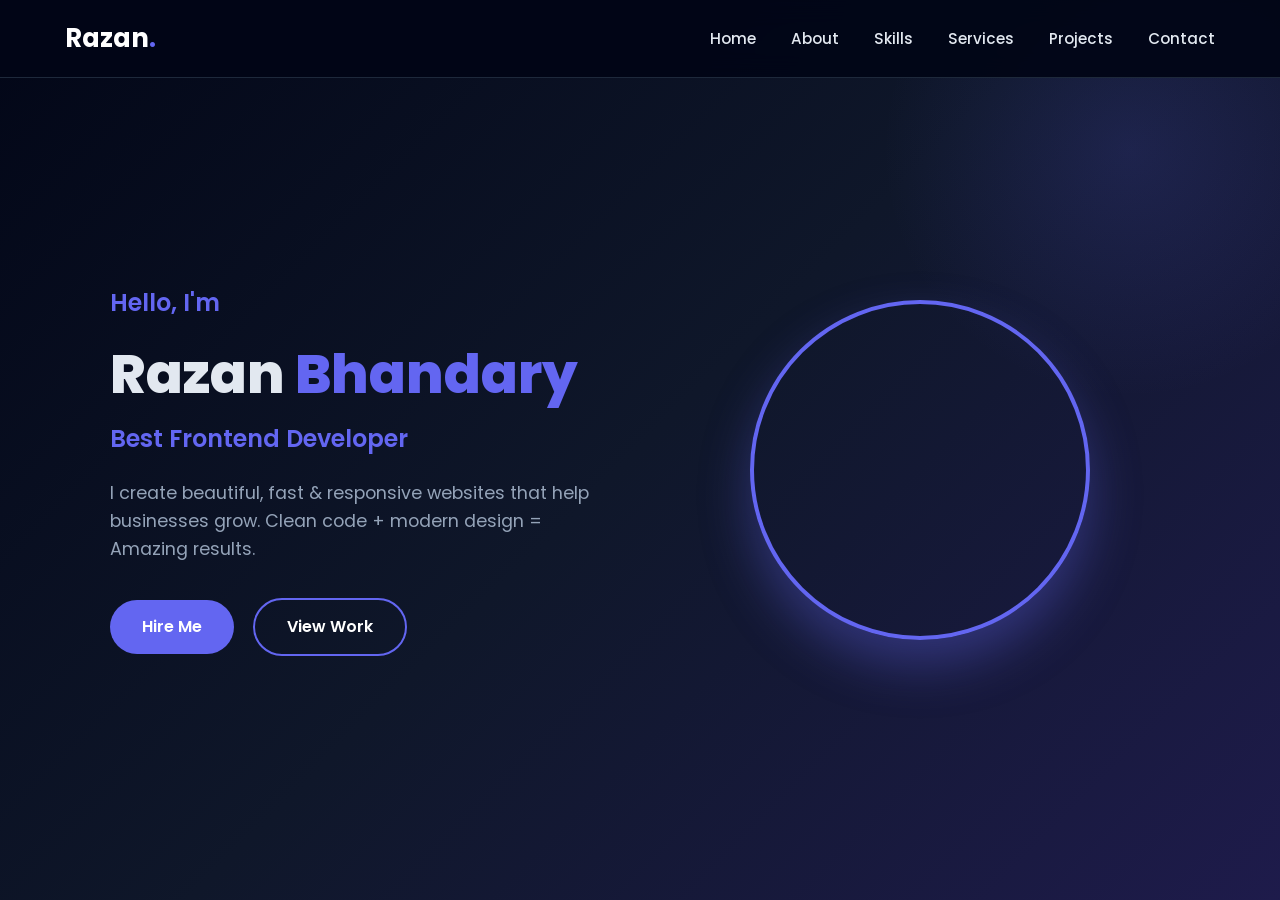
==== commit 561e24d8: "Create index.html" ====
--- a/index.html
+++ b/index.html
@@ -202,7 +202,7 @@
             width: 100%;
             height: 100%;
             object-fit: cover;
-            object-position: center top;
+            object-position: center center;
             display: block;
             transition: transform 0.4s ease;
         }
@@ -647,269 +647,5 @@
             </div>
             <div class="hero-img">
                 <div class="avatar">
-                    <img src="[data-uri]" alt="Razan Bhandary - Frontend Developer">
-                </div>
-            </div>
-        </div>
-    </section>
-
-    <!-- About -->
-    <section id="about">
-        <div class="container">
-            <div class="section-title">
-                <h2>About <span>Me</span></h2>
-                <p>Know more about who I am</p>
-            </div>
-            <div class="about-content">
-                <div class="about-text">
-                    <p>Hi! Main Razan Bhandary hoon — ek passionate Frontend Developer. Main modern, clean aur high-performance websites banata hoon jo users ko pasand aate hain.</p>
-                    <p>HTML, CSS, JavaScript, React aur modern tools ke saath main businesses ke liye professional digital presence create karta hoon. Mera focus hamesha user experience aur clean code pe rehta hai.</p>
-                    <div class="about-info">
-                        <div class="info-box">
-                            <h4>Name</h4>
-                            <p>Razan Bhandary</p>
-                        </div>
-                        <div class="info-box">
-                            <h4>Email</h4>
-                            <p>wdevloper02@gmail.com</p>
-                        </div>
-                        <div class="info-box">
-                            <h4>Phone</h4>
-                            <p>+977 9708964917</p>
-                        </div>
-                        <div class="info-box">
-                            <h4>Role</h4>
-                            <p>Frontend Developer</p>
-                        </div>
-                    </div>
-                </div>
-                <div class="about-img">
-                    <img src="[data-uri]" alt="Razan Bhandary">
-                </div>
-            </div>
-        </div>
-    </section>
-
-    <!-- Skills -->
-    <section id="skills" style="background: #0f172a;">
-        <div class="container">
-            <div class="section-title">
-                <h2>My <span>Skills</span></h2>
-                <p>Technologies I work with</p>
-            </div>
-            <div class="skills-grid">
-                <div class="skill-card">
-                    <i class="fab fa-html5"></i>
-                    <h3>HTML5</h3>
-                </div>
-                <div class="skill-card">
-                    <i class="fab fa-css3-alt"></i>
-                    <h3>CSS3</h3>
-                </div>
-                <div class="skill-card">
-                    <i class="fab fa-js"></i>
-                    <h3>JavaScript</h3>
-                </div>
-                <div class="skill-card">
-                    <i class="fab fa-react"></i>
-                    <h3>React</h3>
-                </div>
-                <div class="skill-card">
-                    <i class="fab fa-bootstrap"></i>
-                    <h3>Bootstrap</h3>
-                </div>
-                <div class="skill-card">
-                    <i class="fab fa-git-alt"></i>
-                    <h3>Git</h3>
-                </div>
-                <div class="skill-card">
-                    <i class="fab fa-figma"></i>
-                    <h3>Figma</h3>
-                </div>
-                <div class="skill-card">
-                    <i class="fas fa-mobile-alt"></i>
-                    <h3>Responsive</h3>
-                </div>
-            </div>
-        </div>
-    </section>
-
-    <!-- Services -->
-    <section id="services">
-        <div class="container">
-            <div class="section-title">
-                <h2>My <span>Services</span></h2>
-                <p>What I can do for you</p>
-            </div>
-            <div class="services-grid">
-                <div class="service-card">
-                    <i class="fas fa-laptop-code"></i>
-                    <h3>Frontend Development</h3>
-                    <p>Modern, clean aur high-performance websites banata hoon using latest technologies.</p>
-                </div>
-                <div class="service-card">
-                    <i class="fas fa-mobile-screen"></i>
-                    <h3>Responsive Design</h3>
-                    <p>Mobile, tablet aur desktop pe perfect dikhne wale websites.</p>
-                </div>
-                <div class="service-card">
-                    <i class="fas fa-palette"></i>
-                    <h3>UI/UX Design</h3>
-                    <p>Beautiful interfaces jo users ko engage karte hain aur conversion badhate hain.</p>
-                </div>
-                <div class="service-card">
-                    <i class="fas fa-rocket"></i>
-                    <h3>Website Optimization</h3>
-                    <p>Fast loading, SEO friendly aur smooth experience wale websites.</p>
-                </div>
-            </div>
-        </div>
-    </section>
-
-    <!-- Projects -->
-    <section id="projects" style="background: #0f172a;">
-        <div class="container">
-            <div class="section-title">
-                <h2>My <span>Projects</span></h2>
-                <p>Some of my recent work</p>
-            </div>
-            <div class="projects-grid">
-                <div class="project-card">
-                    <div class="project-img"><i class="fas fa-shopping-cart"></i></div>
-                    <div class="project-info">
-                        <h3>E-Commerce Website</h3>
-                        <p>Modern shopping website with cart & product pages.</p>
-                        <div class="project-tags">
-                            <span class="tag">HTML</span>
-                            <span class="tag">CSS</span>
-                            <span class="tag">JavaScript</span>
-                        </div>
-                    </div>
-                </div>
-                <div class="project-card">
-                    <div class="project-img"><i class="fas fa-briefcase"></i></div>
-                    <div class="project-info">
-                        <h3>Business Portfolio</h3>
-                        <p>Clean & professional portfolio for agencies.</p>
-                        <div class="project-tags">
-                            <span class="tag">React</span>
-                            <span class="tag">Tailwind</span>
-                        </div>
-                    </div>
-                </div>
-                <div class="project-card">
-                    <div class="project-img"><i class="fas fa-utensils"></i></div>
-                    <div class="project-info">
-                        <h3>Restaurant Website</h3>
-                        <p>Beautiful food website with menu & booking.</p>
-                        <div class="project-tags">
-                            <span class="tag">HTML</span>
-                            <span class="tag">CSS</span>
-                            <span class="tag">JS</span>
-                        </div>
-                    </div>
-                </div>
-            </div>
-        </div>
-    </section>
-
-    <!-- Contact -->
-    <section id="contact">
-        <div class="container">
-            <div class="section-title">
-                <h2>Get In <span>Touch</span></h2>
-                <p>Let's work together</p>
-            </div>
-            <div class="contact-wrapper">
-                <div class="contact-info">
-                    <h3>Contact Information</h3>
-                    <p style="color: var(--text-light); margin-bottom: 30px;">Koi project hai? Ya just baat karni hai? Message bhejo, main jaldi reply karunga.</p>
-
-                    <div class="contact-item">
-                        <i class="fas fa-phone"></i>
-                        <div>
-                            <h4>Phone</h4>
-                            <a href="tel:+9779708964917">+977 9708964917</a>
-                        </div>
-                    </div>
-                    <div class="contact-item">
-                        <i class="fas fa-envelope"></i>
-                        <div>
-                            <h4>Email</h4>
-                            <a href="mailto:wdevloper02@gmail.com">wdevloper02@gmail.com</a>
-                        </div>
-                    </div>
-                    <div class="contact-item">
-                        <i class="fab fa-whatsapp"></i>
-                        <div>
-                            <h4>WhatsApp</h4>
-                            <a href="https://wa.me/9779708964917" target="_blank">Chat Now</a>
-                        </div>
-                    </div>
-                </div>
-
-                <div class="contact-form">
-                    <form onsubmit="sendMessage(event)">
-                        <div class="form-group">
-                            <input type="text" placeholder="Your Name" required>
-                        </div>
-                        <div class="form-group">
-                            <input type="email" placeholder="Your Email" required>
-                        </div>
-                        <div class="form-group">
-                            <input type="text" placeholder="Subject">
-                        </div>
-                        <div class="form-group">
-                            <textarea placeholder="Your Message" required></textarea>
-                        </div>
-                        <button type="submit" class="btn" style="width:100%;">Send Message</button>
-                    </form>
-                </div>
-            </div>
-        </div>
-    </section>
-
-    <!-- Footer -->
-    <footer>
-        <p>© 2025 Razan Bhandary. All Rights Reserved. | Best Frontend Developer</p>
-        <div class="social">
-            <a href="#"><i class="fab fa-github"></i></a>
-            <a href="#"><i class="fab fa-linkedin"></i></a>
-            <a href="https://wa.me/9779708964917" target="_blank"><i class="fab fa-whatsapp"></i></a>
-            <a href="mailto:wdevloper02@gmail.com"><i class="fas fa-envelope"></i></a>
-        </div>
-    </footer>
-
-    <!-- Floating WhatsApp Button -->
-    <a href="https://wa.me/9779708964917?text=Hello%20Razan%2C%20I%20want%20to%20discuss%20a%20project" 
-       class="whatsapp-float" 
-       target="_blank" 
-       title="Chat on WhatsApp">
-        <i class="fab fa-whatsapp"></i>
-    </a>
-
-    <script>
-        // Mobile Menu
-        const menuBtn = document.getElementById('menuBtn');
-        const navLinks = document.getElementById('navLinks');
-
-        menuBtn.addEventListener('click', () => {
-            navLinks.classList.toggle('active');
-        });
-
-        // Close menu when link clicked
-        document.querySelectorAll('.nav-links a').forEach(link => {
-            link.addEventListener('click', () => {
-                navLinks.classList.remove('active');
-            });
-        });
-
-        // Simple form submit
-        function sendMessage(e) {
-            e.preventDefault();
-            alert("Thank you! Your message has been received. Razan will contact you soon.");
-            e.target.reset();
-        }
-    </script>
-</body>
-</html>
+                    <img src="[data-uri]
+Preview truncated for large file
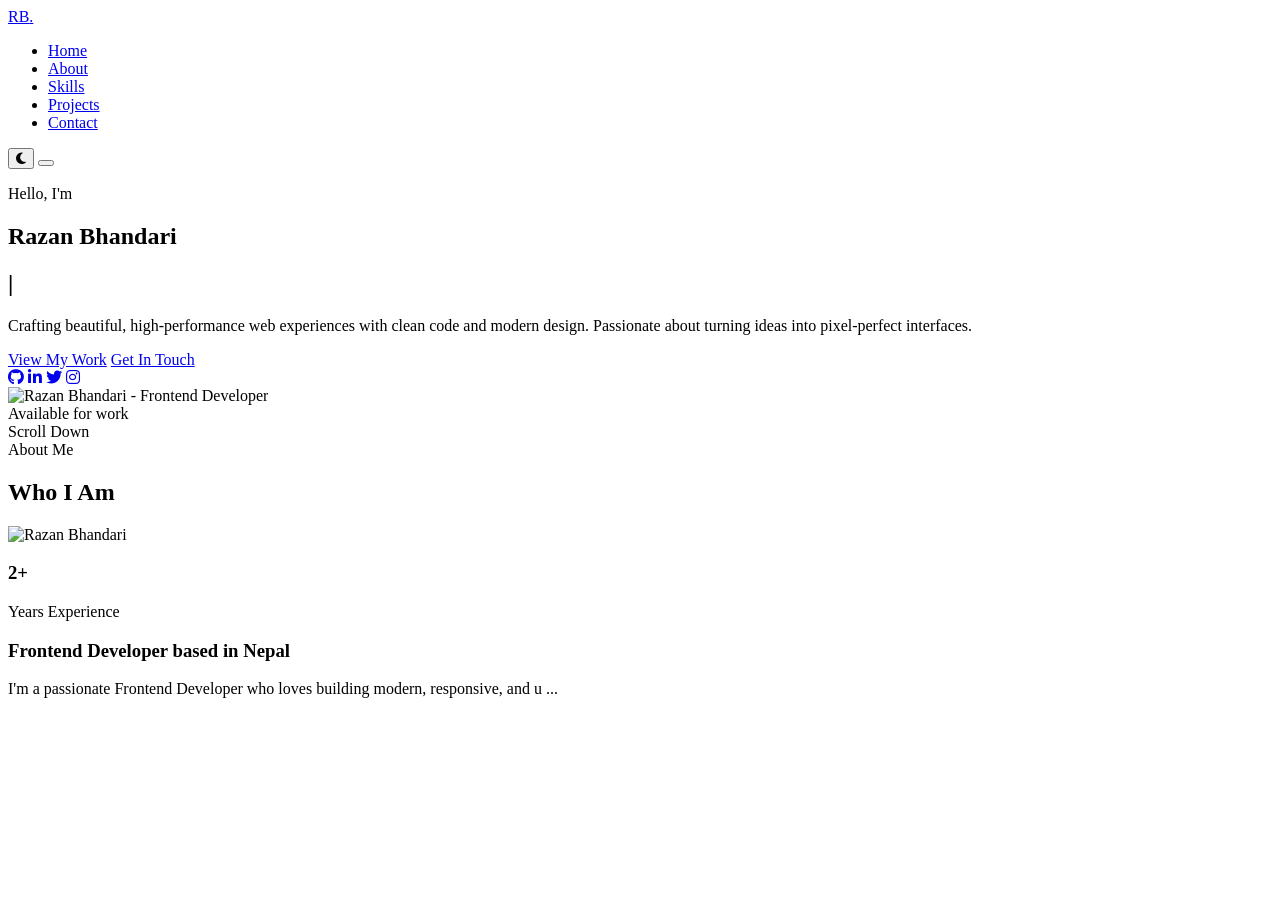
==== commit c89ac654: "Create index.html" ====
--- a/index.html
+++ b/index.html
@@ -1,651 +1,105 @@
 <!DOCTYPE html>
 <html lang="en">
 <head>
-    <meta charset="UTF-8">
-    <meta name="viewport" content="width=device-width, initial-scale=1.0">
-    <title>Razan Bhandary | Best Frontend Developer</title>
-
-    <!-- Google Search Console Verification -->
-    <meta name="google-site-verification" content="4c_QBFBx-U50XuGAhk2HjkV4Ergd7QXa-3Dhw77eJ2w" />
-
-    <link rel="stylesheet" href="https://cdnjs.cloudflare.com/ajax/libs/font-awesome/6.5.1/css/all.min.css">
-    <link href="https://fonts.googleapis.com/css2?family=Poppins:wght@300;400;500;600;700;800&display=swap" rel="stylesheet">
-    <style>
-        * {
-            margin: 0;
-            padding: 0;
-            box-sizing: border-box;
-            font-family: 'Poppins', sans-serif;
-        }
-
-        :root {
-            --primary: #6366f1;
-            --primary-dark: #4f46e5;
-            --secondary: #0f172a;
-            --dark: #020617;
-            --text: #e2e8f0;
-            --text-light: #94a3b8;
-            --card-bg: #1e293b;
-            --whatsapp: #25d366;
-        }
-
-        html {
-            scroll-behavior: smooth;
-        }
-
-        body {
-            background: var(--dark);
-            color: var(--text);
-            line-height: 1.6;
-            overflow-x: hidden;
-        }
-
-        /* Navbar */
-        header {
-            position: fixed;
-            top: 0;
-            width: 100%;
-            background: rgba(2, 6, 23, 0.95);
-            backdrop-filter: blur(12px);
-            z-index: 1000;
-            border-bottom: 1px solid #1e293b;
-        }
-
-        nav {
-            max-width: 1200px;
-            margin: 0 auto;
-            padding: 18px 25px;
-            display: flex;
-            justify-content: space-between;
-            align-items: center;
-        }
-
-        .logo {
-            font-size: 1.6rem;
-            font-weight: 700;
-            color: white;
-        }
-
-        .logo span {
-            color: var(--primary);
-        }
-
-        .nav-links {
-            display: flex;
-            gap: 35px;
-            list-style: none;
-        }
-
-        .nav-links a {
-            color: var(--text);
-            text-decoration: none;
-            font-weight: 500;
-            transition: 0.3s;
-            font-size: 0.95rem;
-        }
-
-        .nav-links a:hover {
-            color: var(--primary);
-        }
-
-        .menu-btn {
-            display: none;
-            font-size: 1.5rem;
-            cursor: pointer;
-            color: white;
-        }
-
-        /* Hero */
-        .hero {
-            min-height: 100vh;
-            display: flex;
-            align-items: center;
-            padding: 120px 25px 80px;
-            background: linear-gradient(135deg, #020617 0%, #0f172a 50%, #1e1b4b 100%);
-            position: relative;
-            overflow: hidden;
-        }
-
-        .hero::before {
-            content: '';
-            position: absolute;
-            width: 500px;
-            height: 500px;
-            background: radial-gradient(circle, rgba(99, 102, 241, 0.15) 0%, transparent 70%);
-            top: -100px;
-            right: -100px;
-            border-radius: 50%;
-        }
-
-        .hero-content {
-            max-width: 1200px;
-            margin: 0 auto;
-            display: grid;
-            grid-template-columns: 1fr 1fr;
-            gap: 60px;
-            align-items: center;
-            position: relative;
-            z-index: 2;
-        }
-
-        .hero-text h1 {
-            font-size: 3.4rem;
-            font-weight: 800;
-            line-height: 1.15;
-            margin-bottom: 15px;
-        }
-
-        .hero-text h1 span {
-            color: var(--primary);
-        }
-
-        .hero-text h2 {
-            font-size: 1.5rem;
-            color: var(--primary);
-            font-weight: 600;
-            margin-bottom: 20px;
-        }
-
-        .hero-text p {
-            color: var(--text-light);
-            font-size: 1.1rem;
-            margin-bottom: 35px;
-            max-width: 500px;
-        }
-
-        .btn {
-            display: inline-block;
-            padding: 14px 32px;
-            background: var(--primary);
-            color: white;
-            text-decoration: none;
-            border-radius: 50px;
-            font-weight: 600;
-            transition: 0.3s;
-            border: none;
-            cursor: pointer;
-            font-size: 1rem;
-        }
-
-        .btn:hover {
-            background: var(--primary-dark);
-            transform: translateY(-3px);
-            box-shadow: 0 10px 25px rgba(99, 102, 241, 0.4);
-        }
-
-        .btn-outline {
-            background: transparent;
-            border: 2px solid var(--primary);
-            margin-left: 15px;
-        }
-
-        .btn-outline:hover {
-            background: var(--primary);
-        }
-
-        .hero-img {
-            text-align: center;
-        }
-
-        .hero-img .avatar {
-            width: 340px;
-            height: 340px;
-            border-radius: 50%;
-            margin: 0 auto;
-            position: relative;
-            overflow: hidden;
-            box-shadow: 0 25px 50px rgba(99, 102, 241, 0.35);
-            border: 4px solid var(--primary);
-        }
-
-        .hero-img .avatar img {
-            width: 100%;
-            height: 100%;
-            object-fit: cover;
-            object-position: center center;
-            display: block;
-            transition: transform 0.4s ease;
-        }
-
-        .hero-img .avatar:hover img {
-            transform: scale(1.08);
-        }
-
-        .hero-img .avatar::after {
-            content: '';
-            position: absolute;
-            inset: -10px;
-            border: 3px solid rgba(99, 102, 241, 0.4);
-            border-radius: 50%;
-            pointer-events: none;
-        }
-
-        /* Sections Common */
-        section {
-            padding: 100px 25px;
-        }
-
-        .container {
-            max-width: 1200px;
-            margin: 0 auto;
-        }
-
-        .section-title {
-            text-align: center;
-            margin-bottom: 60px;
-        }
-
-        .section-title h2 {
-            font-size: 2.5rem;
-            font-weight: 700;
-            margin-bottom: 12px;
-        }
-
-        .section-title h2 span {
-            color: var(--primary);
-        }
-
-        .section-title p {
-            color: var(--text-light);
-            font-size: 1.1rem;
-        }
-
-        /* About */
-        .about-content {
-            display: grid;
-            grid-template-columns: 1fr 1fr;
-            gap: 60px;
-            align-items: center;
-        }
-
-        .about-text p {
-            color: var(--text-light);
-            margin-bottom: 20px;
-            font-size: 1.05rem;
-        }
-
-        .about-info {
-            display: grid;
-            grid-template-columns: 1fr 1fr;
-            gap: 20px;
-            margin-top: 30px;
-        }
-
-        .info-box {
-            background: var(--card-bg);
-            padding: 20px;
-            border-radius: 16px;
-            border: 1px solid #334155;
-        }
-
-        .info-box h4 {
-            color: var(--primary);
-            font-size: 0.9rem;
-            margin-bottom: 5px;
-        }
-
-        .info-box p {
-            font-weight: 600;
-            margin: 0;
-        }
-
-        .about-img {
-            border-radius: 20px;
-            overflow: hidden;
-            border: 1px solid #334155;
-            box-shadow: 0 15px 40px rgba(0,0,0,0.3);
-        }
-
-        .about-img img {
-            width: 100%;
-            height: auto;
-            display: block;
-            transition: transform 0.4s ease;
-        }
-
-        .about-img:hover img {
-            transform: scale(1.03);
-        }
-
-        /* Skills */
-        .skills-grid {
-            display: grid;
-            grid-template-columns: repeat(auto-fit, minmax(140px, 1fr));
-            gap: 25px;
-        }
-
-        .skill-card {
-            background: var(--card-bg);
-            padding: 30px 20px;
-            border-radius: 16px;
-            text-align: center;
-            border: 1px solid #334155;
-            transition: 0.3s;
-        }
-
-        .skill-card:hover {
-            transform: translateY(-8px);
-            border-color: var(--primary);
-            box-shadow: 0 15px 30px rgba(99, 102, 241, 0.15);
-        }
-
-        .skill-card i {
-            font-size: 2.8rem;
-            color: var(--primary);
-            margin-bottom: 15px;
-        }
-
-        .skill-card h3 {
-            font-size: 1.1rem;
-            font-weight: 600;
-        }
-
-        /* Services */
-        .services-grid {
-            display: grid;
-            grid-template-columns: repeat(auto-fit, minmax(280px, 1fr));
-            gap: 30px;
-        }
-
-        .service-card {
-            background: var(--card-bg);
-            padding: 40px 30px;
-            border-radius: 20px;
-            border: 1px solid #334155;
-            transition: 0.3s;
-        }
-
-        .service-card:hover {
-            transform: translateY(-10px);
-            border-color: var(--primary);
-        }
-
-        .service-card i {
-            font-size: 2.5rem;
-            color: var(--primary);
-            margin-bottom: 20px;
-        }
-
-        .service-card h3 {
-            font-size: 1.4rem;
-            margin-bottom: 15px;
-        }
-
-        .service-card p {
-            color: var(--text-light);
-        }
-
-        /* Projects */
-        .projects-grid {
-            display: grid;
-            grid-template-columns: repeat(auto-fit, minmax(320px, 1fr));
-            gap: 30px;
-        }
-
-        .project-card {
-            background: var(--card-bg);
-            border-radius: 20px;
-            overflow: hidden;
-            border: 1px solid #334155;
-            transition: 0.3s;
-        }
-
-        .project-card:hover {
-            transform: translateY(-8px);
-            box-shadow: 0 20px 40px rgba(0,0,0,0.3);
-        }
-
-        .project-img {
-            height: 200px;
-            background: linear-gradient(135deg, #4f46e5, #7c3aed);
-            display: flex;
-            align-items: center;
-            justify-content: center;
-            font-size: 3.5rem;
-            color: white;
-        }
-
-        .project-info {
-            padding: 25px;
-        }
-
-        .project-info h3 {
-            font-size: 1.3rem;
-            margin-bottom: 10px;
-        }
-
-        .project-info p {
-            color: var(--text-light);
-            font-size: 0.95rem;
-            margin-bottom: 15px;
-        }
-
-        .project-tags {
-            display: flex;
-            gap: 10px;
-            flex-wrap: wrap;
-        }
-
-        .tag {
-            background: rgba(99, 102, 241, 0.15);
-            color: var(--primary);
-            padding: 5px 12px;
-            border-radius: 20px;
-            font-size: 0.8rem;
-            font-weight: 500;
-        }
-
-        /* Contact */
-        .contact-wrapper {
-            display: grid;
-            grid-template-columns: 1fr 1fr;
-            gap: 50px;
-        }
-
-        .contact-info h3 {
-            font-size: 1.8rem;
-            margin-bottom: 20px;
-        }
-
-        .contact-item {
-            display: flex;
-            align-items: center;
-            gap: 20px;
-            margin-bottom: 25px;
-            background: var(--card-bg);
-            padding: 20px;
-            border-radius: 16px;
-            border: 1px solid #334155;
-        }
-
-        .contact-item i {
-            font-size: 1.5rem;
-            color: var(--primary);
-            width: 40px;
-        }
-
-        .contact-item a {
-            color: var(--text);
-            text-decoration: none;
-            font-weight: 500;
-        }
-
-        .contact-item a:hover {
-            color: var(--primary);
-        }
-
-        .contact-form {
-            background: var(--card-bg);
-            padding: 40px;
-            border-radius: 20px;
-            border: 1px solid #334155;
-        }
-
-        .form-group {
-            margin-bottom: 20px;
-        }
-
-        .form-group input,
-        .form-group textarea {
-            width: 100%;
-            padding: 15px 20px;
-            background: #0f172a;
-            border: 1px solid #334155;
-            border-radius: 12px;
-            color: white;
-            font-size: 1rem;
-            outline: none;
-            transition: 0.3s;
-        }
-
-        .form-group input:focus,
-        .form-group textarea:focus {
-            border-color: var(--primary);
-        }
-
-        .form-group textarea {
-            height: 140px;
-            resize: none;
-        }
-
-        /* Footer */
-        footer {
-            background: #020617;
-            padding: 40px 25px;
-            text-align: center;
-            border-top: 1px solid #1e293b;
-        }
-
-        footer p {
-            color: var(--text-light);
-        }
-
-        footer .social {
-            margin-top: 20px;
-            display: flex;
-            justify-content: center;
-            gap: 20px;
-        }
-
-        footer .social a {
-            color: var(--text);
-            font-size: 1.4rem;
-            transition: 0.3s;
-        }
-
-        footer .social a:hover {
-            color: var(--primary);
-        }
-
-        /* Floating WhatsApp */
-        .whatsapp-float {
-            position: fixed;
-            bottom: 30px;
-            right: 30px;
-            width: 65px;
-            height: 65px;
-            background: var(--whatsapp);
-            color: white;
-            border-radius: 50%;
-            display: flex;
-            align-items: center;
-            justify-content: center;
-            font-size: 2.2rem;
-            box-shadow: 0 8px 25px rgba(37, 211, 102, 0.4);
-            z-index: 999;
-            transition: 0.3s;
-            text-decoration: none;
-        }
-
-        .whatsapp-float:hover {
-            transform: scale(1.1) translateY(-5px);
-            box-shadow: 0 12px 30px rgba(37, 211, 102, 0.6);
-        }
-
-        /* Responsive */
-        @media (max-width: 900px) {
-            .hero-content,
-            .about-content,
-            .contact-wrapper {
-                grid-template-columns: 1fr;
-                text-align: center;
-            }
-
-            .hero-text h1 {
-                font-size: 2.5rem;
-            }
-
-            .hero-img .avatar {
-                width: 260px;
-                height: 260px;
-            }
-
-            .btn-outline {
-                margin-left: 0;
-                margin-top: 15px;
-            }
-
-            .nav-links {
-                display: none;
-                position: absolute;
-                top: 70px;
-                left: 0;
-                width: 100%;
-                background: #0f172a;
-                flex-direction: column;
-                padding: 20px;
-                gap: 15px;
-                border-bottom: 1px solid #1e293b;
-            }
-
-            .nav-links.active {
-                display: flex;
-            }
-
-            .menu-btn {
-                display: block;
-            }
-
-            .about-info {
-                grid-template-columns: 1fr;
-            }
-        }
-    </style>
+  <meta charset="UTF-8" />
+  <meta name="viewport" content="width=device-width, initial-scale=1.0" />
+  <title>Razan Bhandari | Frontend Developer</title>
+  <link rel="preconnect" href="https://fonts.googleapis.com" />
+  <link rel="preconnect" href="https://fonts.gstatic.com" crossorigin />
+  <link href="https://fonts.googleapis.com/css2?family=Inter:wght@300;400;500;600;700;800&family=Space+Grotesk:wght@500;600;700&display=swap" rel="stylesheet" />
+  <link rel="stylesheet" href="https://cdnjs.cloudflare.com/ajax/libs/font-awesome/6.5.1/css/all.min.css" />
+  <link rel="stylesheet" href="style.css" />
 </head>
 <body>
+  <!-- Cursor Glow -->
+  <div class="cursor-glow" id="cursorGlow"></div>
 
-    <!-- Navbar -->
-    <header>
-        <nav>
-            <div class="logo">Razan<span>.</span></div>
-            <ul class="nav-links" id="navLinks">
-                <li><a href="#home">Home</a></li>
-                <li><a href="#about">About</a></li>
-                <li><a href="#skills">Skills</a></li>
-                <li><a href="#services">Services</a></li>
-                <li><a href="#projects">Projects</a></li>
-                <li><a href="#contact">Contact</a></li>
-            </ul>
-            <div class="menu-btn" id="menuBtn">
-                <i class="fas fa-bars"></i>
-            </div>
-        </nav>
-    </header>
+  <!-- Navbar -->
+  <nav class="navbar" id="navbar">
+    <div class="nav-container">
+      <a href="#home" class="logo">RB<span>.</span></a>
+      <ul class="nav-links" id="navLinks">
+        <li><a href="#home" class="nav-link active">Home</a></li>
+        <li><a href="#about" class="nav-link">About</a></li>
+        <li><a href="#skills" class="nav-link">Skills</a></li>
+        <li><a href="#projects" class="nav-link">Projects</a></li>
+        <li><a href="#contact" class="nav-link">Contact</a></li>
+      </ul>
+      <button class="theme-toggle" id="themeToggle" aria-label="Toggle theme">
+        <i class="fas fa-moon"></i>
+      </button>
+      <button class="hamburger" id="hamburger" aria-label="Menu">
+        <span></span><span></span><span></span>
+      </button>
+    </div>
+  </nav>
 
-    <!-- Hero Section -->
-    <section class="hero" id="home">
-        <div class="hero-content">
-            <div class="hero-text">
-                <h2>Hello, I'm</h2>
-                <h1>Razan <span>Bhandary</span></h1>
-                <h2>Best Frontend Developer</h2>
-                <p>I create beautiful, fast & responsive websites that help businesses grow. Clean code + modern design = Amazing results.</p>
-                <div>
-                    <a href="#contact" class="btn">Hire Me</a>
-                    <a href="#projects" class="btn btn-outline">View Work</a>
-                </div>
-            </div>
-            <div class="hero-img">
-                <div class="avatar">
-                    <img src="[data-uri]
-Preview truncated for large file+  <!-- Hero Section -->
+  <section id="home" class="hero">
+    <div class="hero-bg">
+      <div class="gradient-orb orb-1"></div>
+      <div class="gradient-orb orb-2"></div>
+      <div class="gradient-orb orb-3"></div>
+    </div>
+    <div class="hero-content">
+      <div class="hero-text">
+        <p class="hero-greeting">Hello, I'm</p>
+        <h1 class="hero-name">Razan Bhandari</h1>
+        <h2 class="hero-title">
+          <span class="typed-text" id="typedText"></span><span class="cursor">|</span>
+        </h2>
+        <p class="hero-desc">
+          Crafting beautiful, high-performance web experiences with clean code and modern design. Passionate about turning ideas into pixel-perfect interfaces.
+        </p>
+        <div class="hero-btns">
+          <a href="#projects" class="btn btn-primary">View My Work</a>
+          <a href="#contact" class="btn btn-outline">Get In Touch</a>
+        </div>
+        <div class="hero-socials">
+          <a href="#" aria-label="GitHub"><i class="fab fa-github"></i></a>
+          <a href="#" aria-label="LinkedIn"><i class="fab fa-linkedin-in"></i></a>
+          <a href="#" aria-label="Twitter"><i class="fab fa-twitter"></i></a>
+          <a href="#" aria-label="Instagram"><i class="fab fa-instagram"></i></a>
+        </div>
+      </div>
+      <div class="hero-image">
+        <div class="image-wrapper">
+          <div class="image-border"></div>
+          <img src="profile.jpg" alt="Razan Bhandari - Frontend Developer" />
+          <div class="status-badge">
+            <span class="status-dot"></span>
+            Available for work
+          </div>
+        </div>
+      </div>
+    </div>
+    <div class="scroll-indicator">
+      <div class="mouse">
+        <div class="wheel"></div>
+      </div>
+      <span>Scroll Down</span>
+    </div>
+  </section>
+
+  <!-- About Section -->
+  <section id="about" class="about">
+    <div class="container">
+      <div class="section-header">
+        <span class="section-tag">About Me</span>
+        <h2 class="section-title">Who I Am</h2>
+      </div>
+      <div class="about-grid">
+        <div class="about-image">
+          <div class="about-img-box">
+            <img src="profile.jpg" alt="Razan Bhandari" />
+          </div>
+          <div class="experience-card">
+            <h3>2+</h3>
+            <p>Years Experience</p>
+          </div>
+        </div>
+        <div class="about-content">
+          <h3>Frontend Developer based in Nepal</h3>
+          <p>
+            I'm a passionate Frontend Developer who loves building modern, responsive, and u
+... 
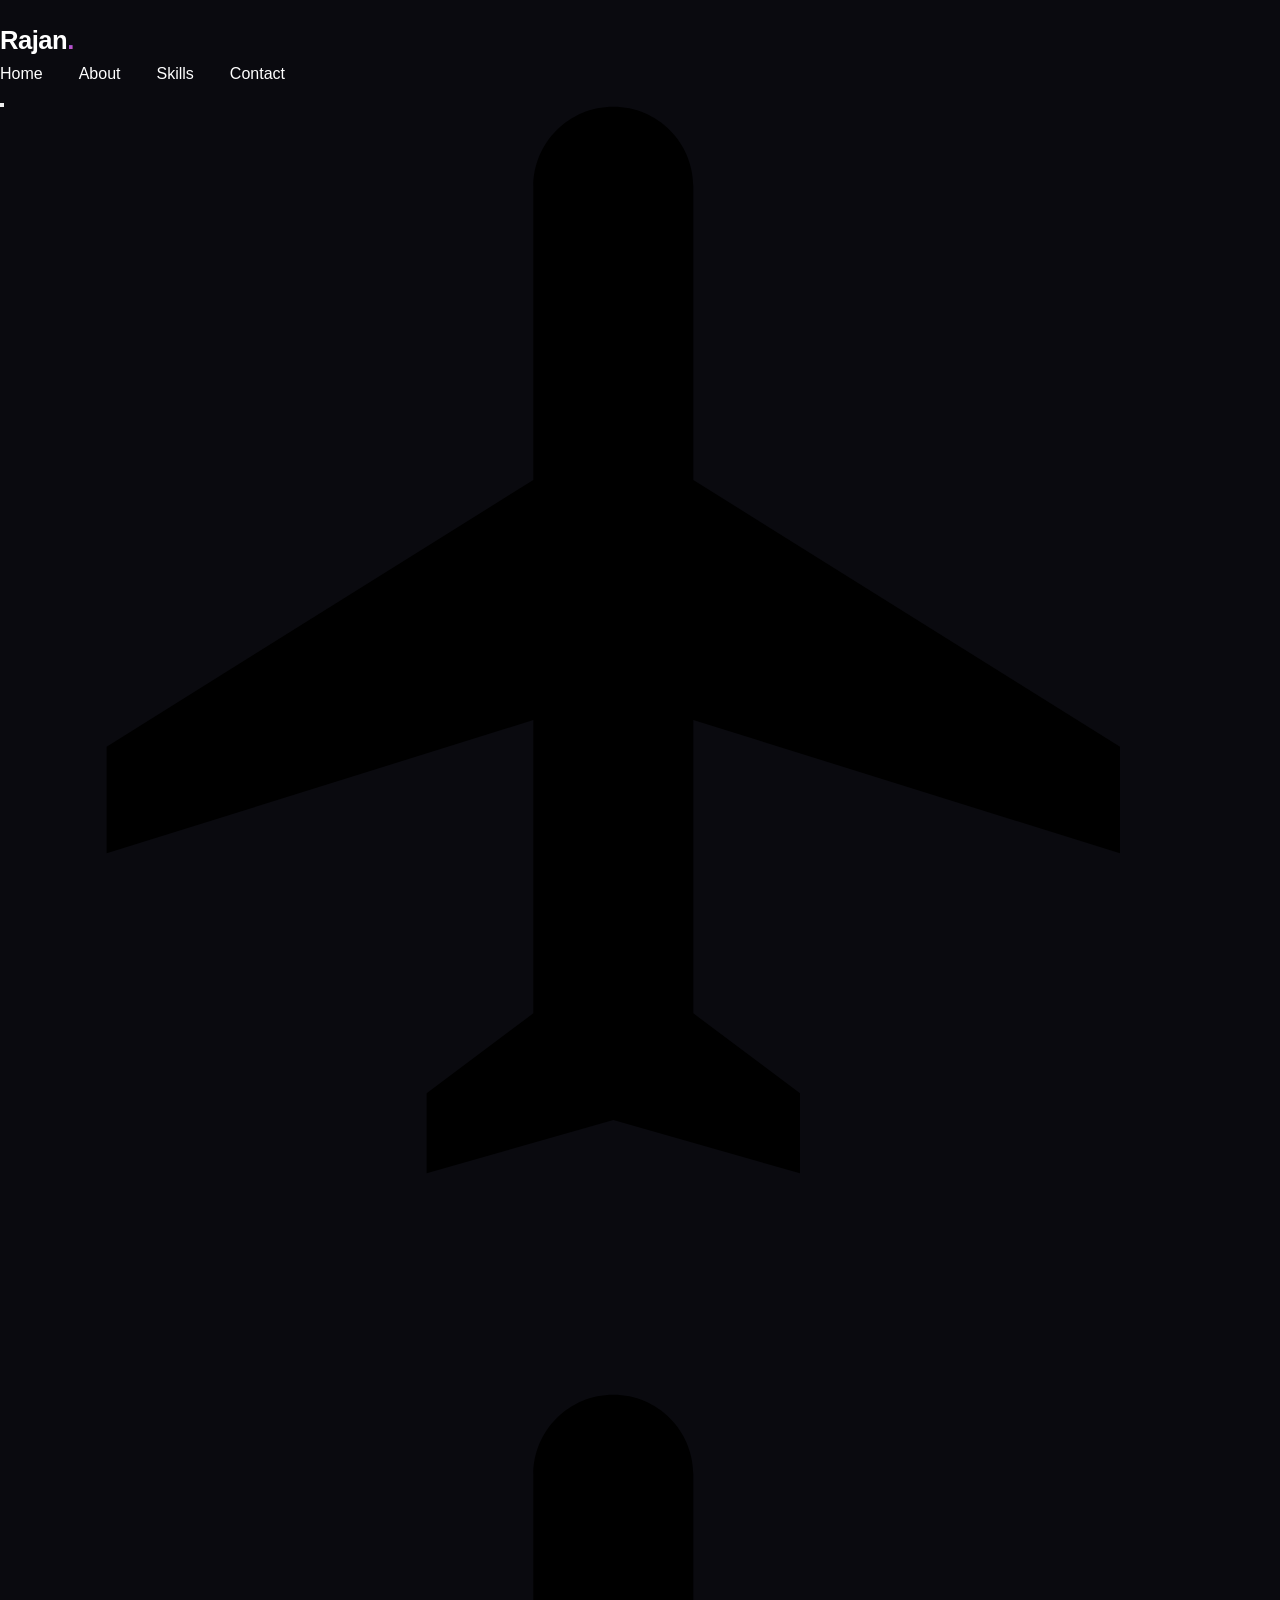
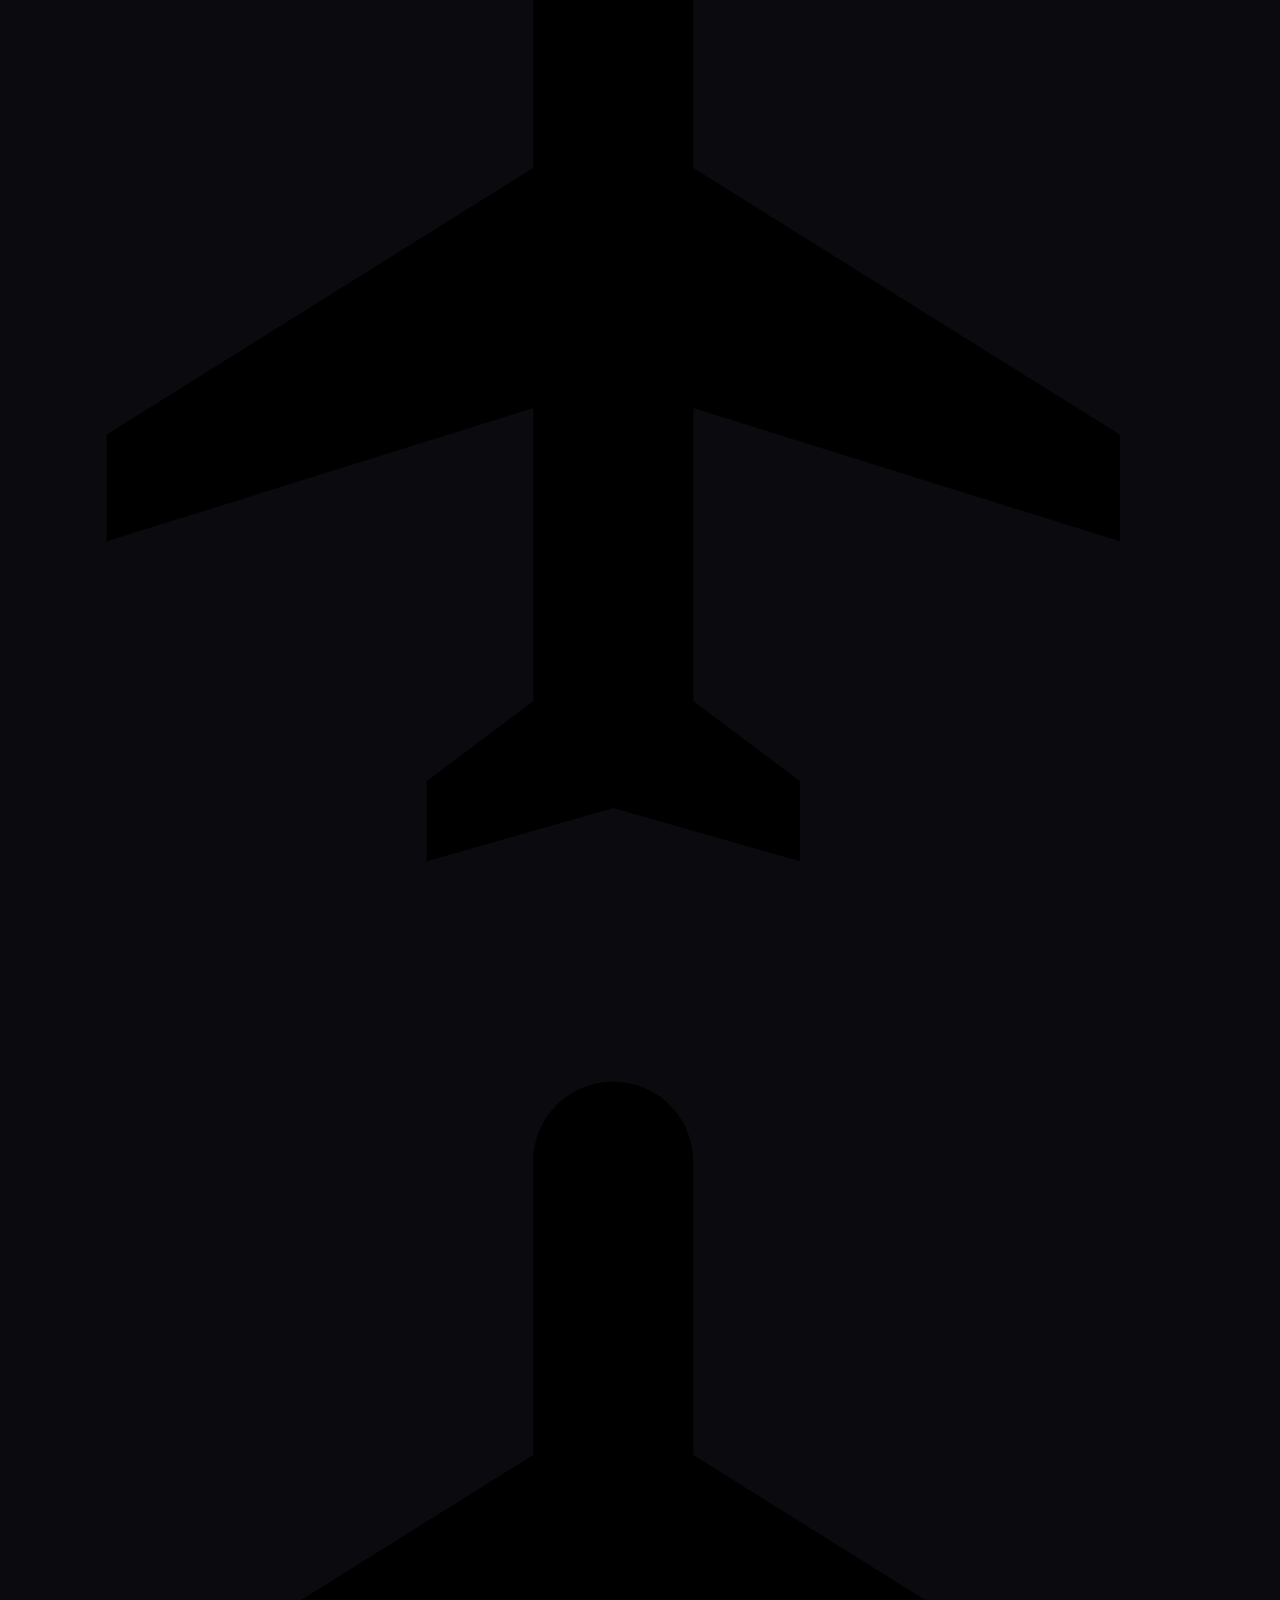
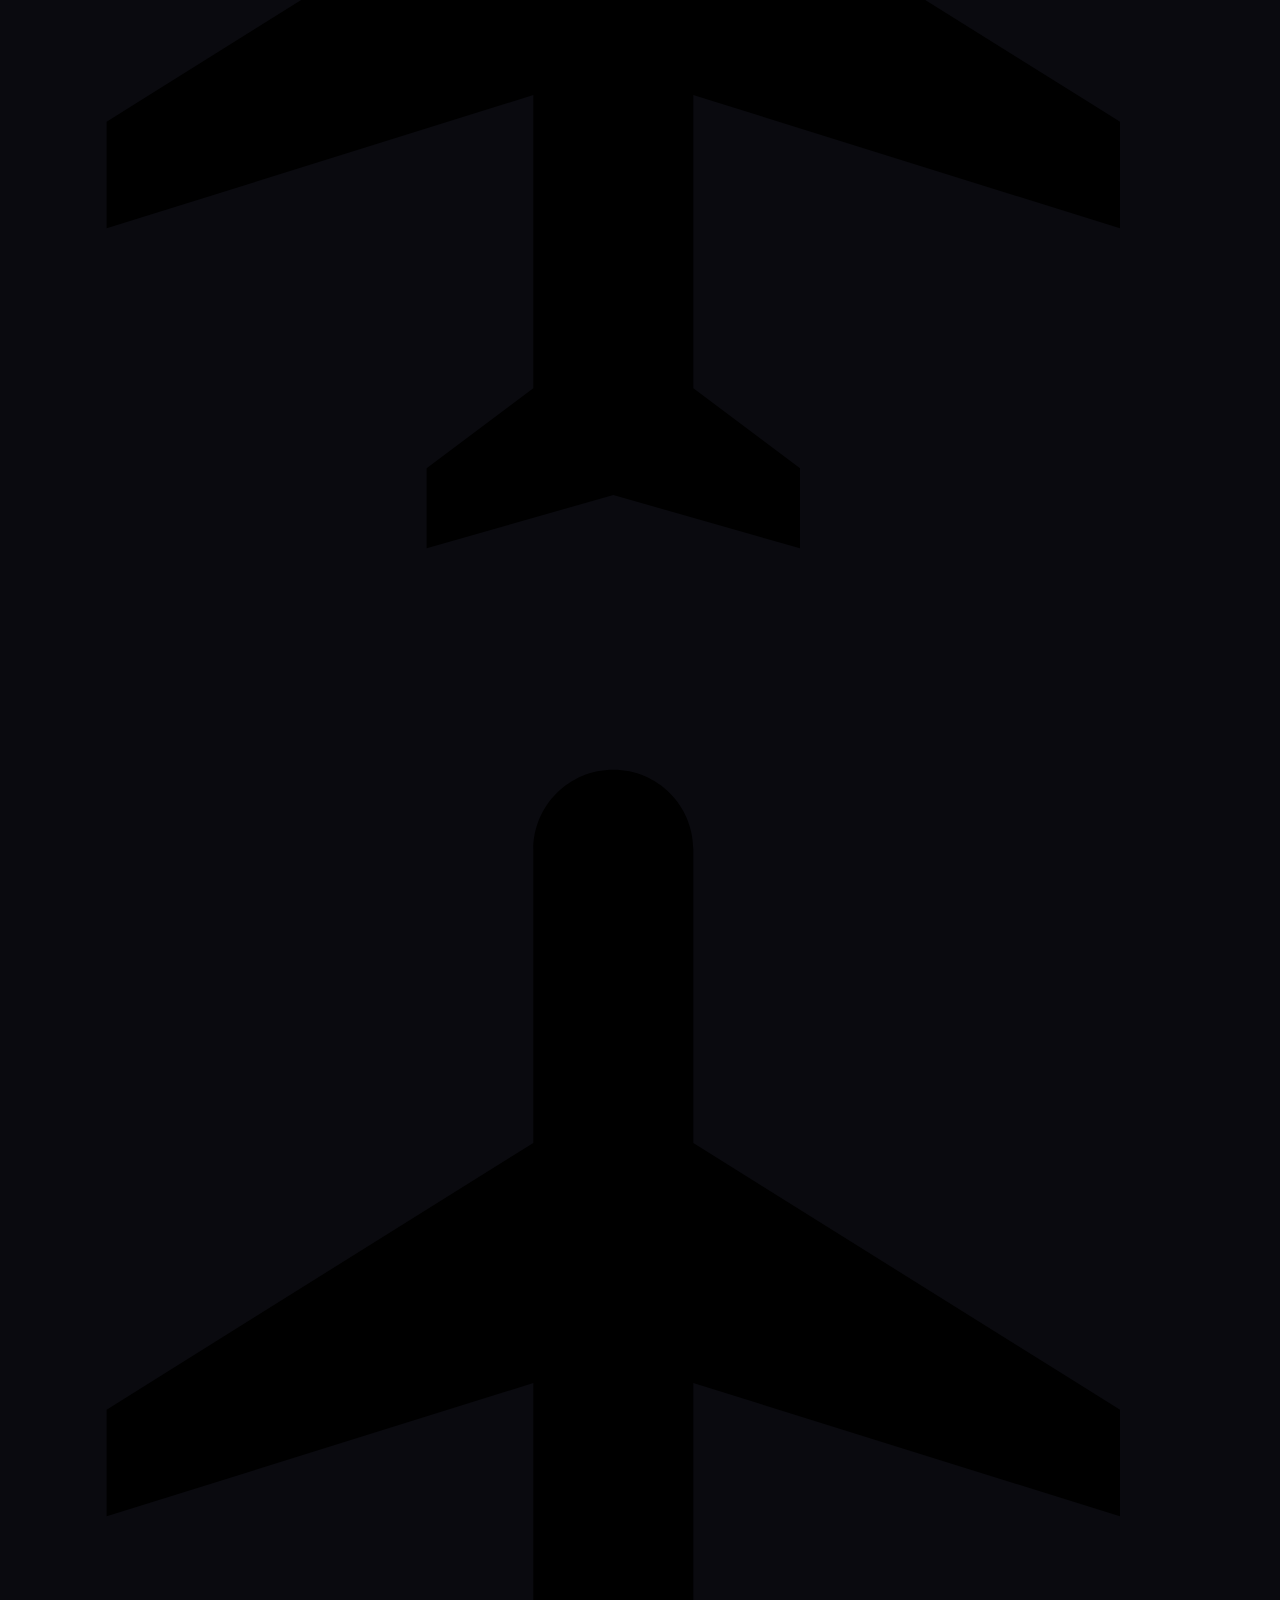
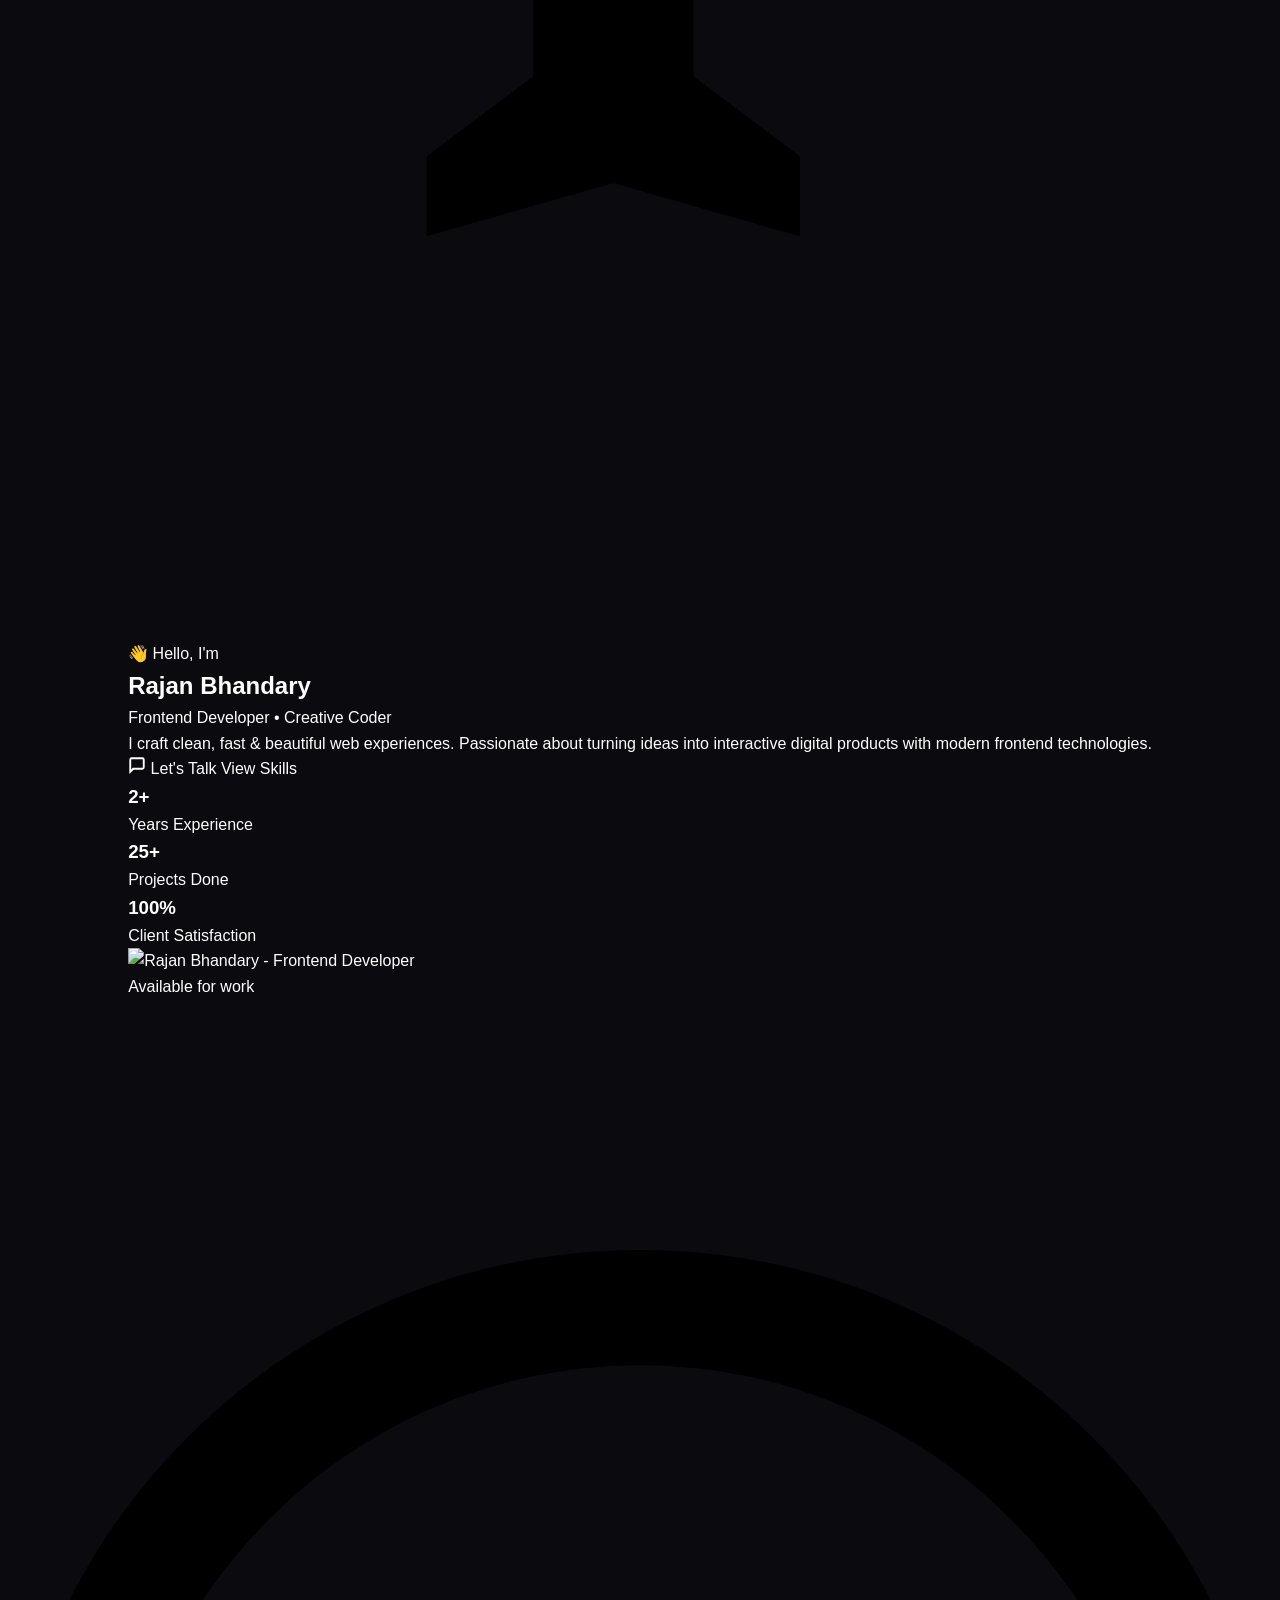
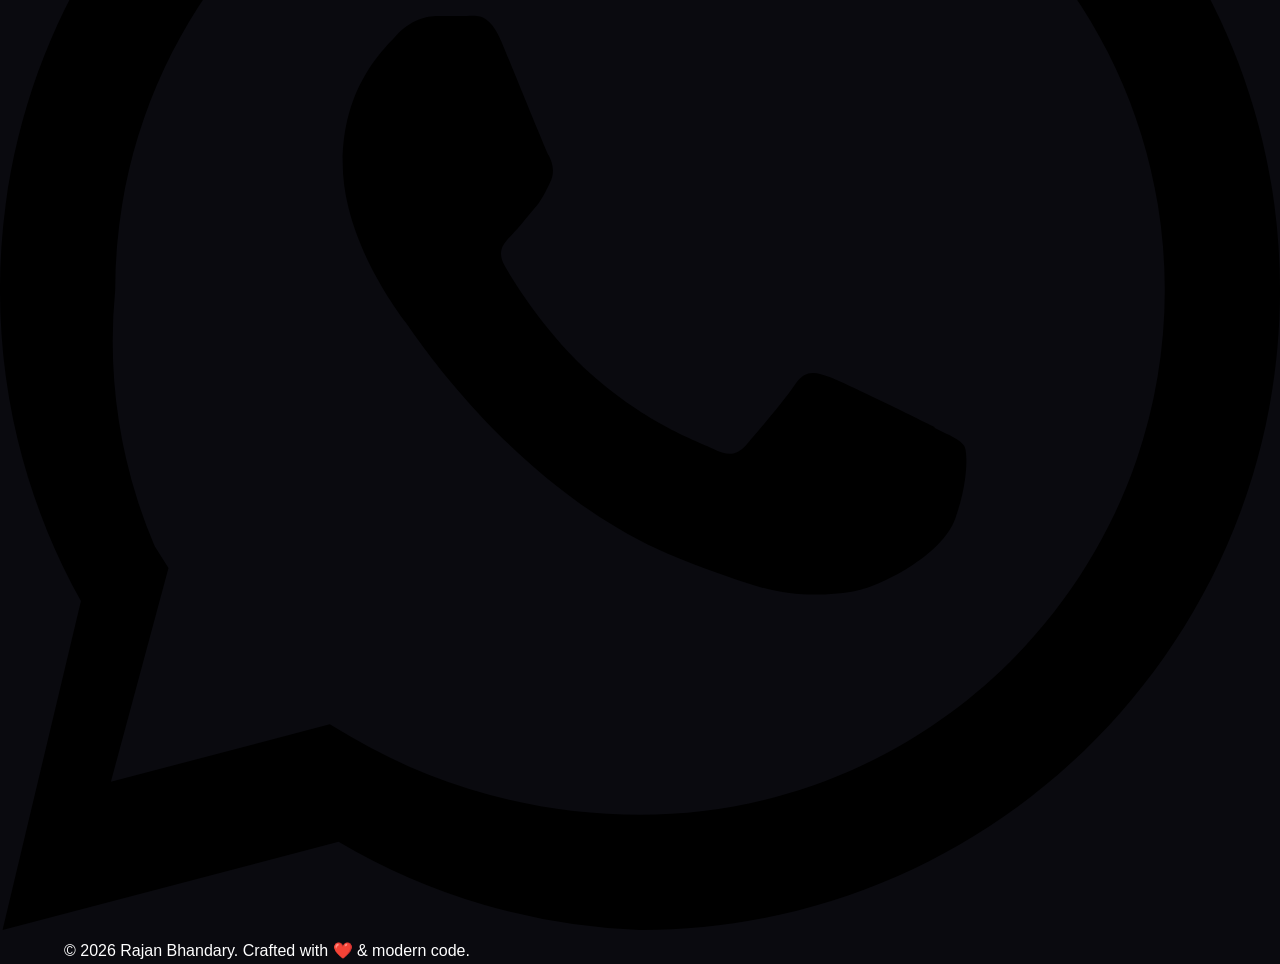
==== commit 8de912cf: "Create index.html" ====
--- a/index.html
+++ b/index.html
@@ -1,105 +1,105 @@
 <!DOCTYPE html>
 <html lang="en">
 <head>
-  <meta charset="UTF-8" />
-  <meta name="viewport" content="width=device-width, initial-scale=1.0" />
-  <title>Razan Bhandari | Frontend Developer</title>
-  <link rel="preconnect" href="https://fonts.googleapis.com" />
-  <link rel="preconnect" href="https://fonts.gstatic.com" crossorigin />
-  <link href="https://fonts.googleapis.com/css2?family=Inter:wght@300;400;500;600;700;800&family=Space+Grotesk:wght@500;600;700&display=swap" rel="stylesheet" />
-  <link rel="stylesheet" href="https://cdnjs.cloudflare.com/ajax/libs/font-awesome/6.5.1/css/all.min.css" />
-  <link rel="stylesheet" href="style.css" />
+  <meta charset="UTF-8">
+  <meta name="viewport" content="width=device-width, initial-scale=1.0">
+  <title>Rajan Bhandary | Frontend Developer</title>
+  <meta name="description" content="Rajan Bhandary - Professional Frontend Developer Portfolio. Building modern, responsive & high-performance web experiences.">
+  <link rel="stylesheet" href="style.css">
+  <link rel="icon" href="data:image/svg+xml,<svg xmlns='http://www.w3.org/2000/svg' viewBox='0 0 100 100'><text y='.9em' font-size='90'>🚀</text></svg>">
 </head>
 <body>
-  <!-- Cursor Glow -->
-  <div class="cursor-glow" id="cursorGlow"></div>
+  <div class="bg-animation"></div>
+  
+  <!-- Flying Planes -->
+  <div class="flying-elements">
+    <div class="plane">
+      <svg viewBox="0 0 24 24"><path d="M21 16v-2l-8-5V3.5c0-.83-.67-1.5-1.5-1.5S10 2.67 10 3.5V9l-8 5v2l8-2.5V19l-2 1.5V22l3.5-1 3.5 1v-1.5L13 19v-5.5l8 2.5z"/></svg>
+    </div>
+    <div class="plane">
+      <svg viewBox="0 0 24 24"><path d="M21 16v-2l-8-5V3.5c0-.83-.67-1.5-1.5-1.5S10 2.67 10 3.5V9l-8 5v2l8-2.5V19l-2 1.5V22l3.5-1 3.5 1v-1.5L13 19v-5.5l8 2.5z"/></svg>
+    </div>
+    <div class="plane">
+      <svg viewBox="0 0 24 24"><path d="M21 16v-2l-8-5V3.5c0-.83-.67-1.5-1.5-1.5S10 2.67 10 3.5V9l-8 5v2l8-2.5V19l-2 1.5V22l3.5-1 3.5 1v-1.5L13 19v-5.5l8 2.5z"/></svg>
+    </div>
+    <div class="plane">
+      <svg viewBox="0 0 24 24"><path d="M21 16v-2l-8-5V3.5c0-.83-.67-1.5-1.5-1.5S10 2.67 10 3.5V9l-8 5v2l8-2.5V19l-2 1.5V22l3.5-1 3.5 1v-1.5L13 19v-5.5l8 2.5z"/></svg>
+    </div>
+  </div>
 
   <!-- Navbar -->
   <nav class="navbar" id="navbar">
-    <div class="nav-container">
-      <a href="#home" class="logo">RB<span>.</span></a>
-      <ul class="nav-links" id="navLinks">
-        <li><a href="#home" class="nav-link active">Home</a></li>
-        <li><a href="#about" class="nav-link">About</a></li>
-        <li><a href="#skills" class="nav-link">Skills</a></li>
-        <li><a href="#projects" class="nav-link">Projects</a></li>
-        <li><a href="#contact" class="nav-link">Contact</a></li>
-      </ul>
-      <button class="theme-toggle" id="themeToggle" aria-label="Toggle theme">
-        <i class="fas fa-moon"></i>
-      </button>
-      <button class="hamburger" id="hamburger" aria-label="Menu">
-        <span></span><span></span><span></span>
-      </button>
-    </div>
+    <a href="index.html" class="logo">Rajan<span>.</span></a>
+    <ul class="nav-links" id="navLinks">
+      <li><a href="index.html" class="active">Home</a></li>
+      <li><a href="about.html">About</a></li>
+      <li><a href="skills.html">Skills</a></li>
+      <li><a href="contact.html">Contact</a></li>
+    </ul>
+    <button class="menu-toggle" id="menuToggle" aria-label="Menu">
+      <span></span><span></span><span></span>
+    </button>
   </nav>
 
   <!-- Hero Section -->
-  <section id="home" class="hero">
-    <div class="hero-bg">
-      <div class="gradient-orb orb-1"></div>
-      <div class="gradient-orb orb-2"></div>
-      <div class="gradient-orb orb-3"></div>
-    </div>
-    <div class="hero-content">
-      <div class="hero-text">
-        <p class="hero-greeting">Hello, I'm</p>
-        <h1 class="hero-name">Razan Bhandari</h1>
-        <h2 class="hero-title">
-          <span class="typed-text" id="typedText"></span><span class="cursor">|</span>
-        </h2>
-        <p class="hero-desc">
-          Crafting beautiful, high-performance web experiences with clean code and modern design. Passionate about turning ideas into pixel-perfect interfaces.
-        </p>
-        <div class="hero-btns">
-          <a href="#projects" class="btn btn-primary">View My Work</a>
-          <a href="#contact" class="btn btn-outline">Get In Touch</a>
+  <section class="hero">
+    <div class="container">
+      <div class="hero-content">
+        <div class="hero-text">
+          <span class="greeting">👋 Hello, I'm</span>
+          <h1>Rajan <span class="highlight">Bhandary</span></h1>
+          <p class="role">Frontend Developer • Creative Coder</p>
+          <p class="intro">
+            I craft clean, fast & beautiful web experiences. Passionate about turning ideas into interactive digital products with modern frontend technologies.
+          </p>
+          <div class="hero-btns">
+            <a href="contact.html" class="btn btn-primary">
+              <svg width="18" height="18" viewBox="0 0 24 24" fill="none" stroke="currentColor" stroke-width="2.5"><path d="M21 15a2 2 0 0 1-2 2H7l-4 4V5a2 2 0 0 1 2-2h14a2 2 0 0 1 2 2z"/></svg>
+              Let's Talk
+            </a>
+            <a href="skills.html" class="btn btn-outline">View Skills</a>
+          </div>
+
+          <div class="stats">
+            <div class="stat-item">
+              <h3>2+</h3>
+              <p>Years Experience</p>
+            </div>
+            <div class="stat-item">
+              <h3>25+</h3>
+              <p>Projects Done</p>
+            </div>
+            <div class="stat-item">
+              <h3>100%</h3>
+              <p>Client Satisfaction</p>
+            </div>
+          </div>
         </div>
-        <div class="hero-socials">
-          <a href="#" aria-label="GitHub"><i class="fab fa-github"></i></a>
-          <a href="#" aria-label="LinkedIn"><i class="fab fa-linkedin-in"></i></a>
-          <a href="#" aria-label="Twitter"><i class="fab fa-twitter"></i></a>
-          <a href="#" aria-label="Instagram"><i class="fab fa-instagram"></i></a>
-        </div>
-      </div>
-      <div class="hero-image">
-        <div class="image-wrapper">
-          <div class="image-border"></div>
-          <img src="profile.jpg" alt="Razan Bhandari - Frontend Developer" />
-          <div class="status-badge">
-            <span class="status-dot"></span>
-            Available for work
+
+        <div class="hero-image">
+          <div class="image-wrapper">
+            <img src="assets/rajan.jpg" alt="Rajan Bhandary - Frontend Developer" loading="eager">
+            <div class="floating-badge">
+              <span class="dot"></span>
+              Available for work
+            </div>
           </div>
         </div>
       </div>
     </div>
-    <div class="scroll-indicator">
-      <div class="mouse">
-        <div class="wheel"></div>
-      </div>
-      <span>Scroll Down</span>
-    </div>
   </section>
 
-  <!-- About Section -->
-  <section id="about" class="about">
+  <!-- WhatsApp Float -->
+  <a href="https://wa.me/919708964917" target="_blank" class="whatsapp-float" aria-label="Chat on WhatsApp">
+    <svg viewBox="0 0 32 32"><path d="M16.004 0C7.168 0 0 7.168 0 16c0 2.824.736 5.472 2.024 7.776L.064 32l8.4-2.208A15.92 15.92 0 0016.004 32C24.832 32 32 24.832 32 16S24.832 0 16.004 0zm0 29.12c-2.56 0-5.056-.672-7.232-1.952l-.528-.312-5.472 1.44 1.44-5.344-.344-.544A13.056 13.056 0 012.88 16c0-7.232 5.888-13.12 13.124-13.12S29.12 8.768 29.12 16 23.232 29.12 16.004 29.12z"/><path d="M23.36 19.424c-.384-.192-2.272-1.12-2.624-1.248-.352-.128-.608-.192-.864.192-.256.384-.992 1.248-1.216 1.504-.224.256-.448.288-.832.096-.384-.192-1.616-.592-3.072-1.888-1.136-1.024-1.904-2.288-2.128-2.672-.224-.384-.024-.592.168-.784.176-.176.384-.448.576-.672.192-.224.256-.384.384-.64.128-.256.064-.48-.032-.672-.096-.192-.864-2.08-1.184-2.848-.32-.752-.64-.64-.864-.64h-.736c-.256 0-.672.096-1.024.48-.352.384-1.344 1.312-1.344 3.2s1.376 3.712 1.568 3.968c.192.256 2.704 4.128 6.56 5.792.912.384 1.632.624 2.192.8.912.288 1.744.248 2.4.152.736-.112 2.272-.928 2.592-1.824.32-.896.32-1.664.224-1.824-.096-.16-.352-.256-.736-.448z"/></svg>
+  </a>
+
+  <footer>
     <div class="container">
-      <div class="section-header">
-        <span class="section-tag">About Me</span>
-        <h2 class="section-title">Who I Am</h2>
-      </div>
-      <div class="about-grid">
-        <div class="about-image">
-          <div class="about-img-box">
-            <img src="profile.jpg" alt="Razan Bhandari" />
-          </div>
-          <div class="experience-card">
-            <h3>2+</h3>
-            <p>Years Experience</p>
-          </div>
-        </div>
-        <div class="about-content">
-          <h3>Frontend Developer based in Nepal</h3>
-          <p>
-            I'm a passionate Frontend Developer who loves building modern, responsive, and u
-... +      <p>© 2026 Rajan Bhandary. Crafted with ❤️ & modern code.</p>
+    </div>
+  </footer>
+
+  <script src="script.js"></script>
+</body>
+</html>
--- a/style.css
+++ b/style.css
@@ -0,0 +1,234 @@
+/* ===== CSS Variables ===== */
+:root {
+  --bg-primary: #0a0a0f;
+  --bg-secondary: #12121a;
+  --bg-card: #1a1a25;
+  --text-primary: #ffffff;
+  --text-secondary: #a0a0b8;
+  --accent: #6366f1;
+  --accent-2: #8b5cf6;
+  --accent-3: #ec4899;
+  --gradient: linear-gradient(135deg, #6366f1, #8b5cf6, #ec4899);
+  --border: rgba(255, 255, 255, 0.08);
+  --shadow: 0 20px 60px rgba(0, 0, 0, 0.4);
+  --radius: 16px;
+  --transition: all 0.3s cubic-bezier(0.4, 0, 0.2, 1);
+}
+
+[data-theme="light"] {
+  --bg-primary: #f8f9fc;
+  --bg-secondary: #ffffff;
+  --bg-card: #ffffff;
+  --text-primary: #0f0f1a;
+  --text-secondary: #5a5a72;
+  --border: rgba(0, 0, 0, 0.08);
+  --shadow: 0 20px 60px rgba(0, 0, 0, 0.08);
+}
+
+/* ===== Reset & Base ===== */
+*, *::before, *::after {
+  margin: 0;
+  padding: 0;
+  box-sizing: border-box;
+}
+
+html {
+  scroll-behavior: smooth;
+  font-size: 16px;
+}
+
+body {
+  font-family: 'Inter', sans-serif;
+  background: var(--bg-primary);
+  color: var(--text-primary);
+  line-height: 1.6;
+  overflow-x: hidden;
+  transition: background 0.4s ease, color 0.4s ease;
+}
+
+img {
+  max-width: 100%;
+  display: block;
+}
+
+a {
+  text-decoration: none;
+  color: inherit;
+}
+
+ul {
+  list-style: none;
+}
+
+.container {
+  max-width: 1200px;
+  margin: 0 auto;
+  padding: 0 24px;
+}
+
+/* ===== Cursor Glow ===== */
+.cursor-glow {
+  position: fixed;
+  width: 400px;
+  height: 400px;
+  background: radial-gradient(circle, rgba(99, 102, 241, 0.15) 0%, transparent 70%);
+  border-radius: 50%;
+  pointer-events: none;
+  z-index: 9999;
+  transform: translate(-50%, -50%);
+  transition: opacity 0.3s;
+  opacity: 0;
+}
+
+body:hover .cursor-glow {
+  opacity: 1;
+}
+
+/* ===== Navbar ===== */
+.navbar {
+  position: fixed;
+  top: 0;
+  left: 0;
+  width: 100%;
+  z-index: 1000;
+  padding: 20px 0;
+  transition: var(--transition);
+}
+
+.navbar.scrolled {
+  background: rgba(10, 10, 15, 0.85);
+  backdrop-filter: blur(20px);
+  padding: 12px 0;
+  border-bottom: 1px solid var(--border);
+}
+
+[data-theme="light"] .navbar.scrolled {
+  background: rgba(248, 249, 252, 0.9);
+}
+
+.nav-container {
+  max-width: 1200px;
+  margin: 0 auto;
+  padding: 0 24px;
+  display: flex;
+  align-items: center;
+  justify-content: space-between;
+}
+
+.logo {
+  font-family: 'Space Grotesk', sans-serif;
+  font-size: 1.6rem;
+  font-weight: 700;
+  letter-spacing: -0.5px;
+}
+
+.logo span {
+  background: var(--gradient);
+  -webkit-background-clip: text;
+  -webkit-text-fill-color: transparent;
+  background-clip: text;
+}
+
+.nav-links {
+  display: flex;
+  gap: 36px;
+}
+
+.nav-link {
+  font-size: 0.95rem;
+  font-weight: 500;
+  color: var(--text-secondary);
+  position: relative;
+  transition: var(--transition);
+}
+
+.nav-link::after {
+  content: '';
+  position: absolute;
+  bottom: -4px;
+  left: 0;
+  width: 0;
+  height: 2px;
+  background: var(--gradient);
+  transition: width 0.3s ease;
+}
+
+.nav-link:hover,
+.nav-link.active {
+  color: var(--text-primary);
+}
+
+.nav-link:hover::after,
+.nav-link.active::after {
+  width: 100%;
+}
+
+.theme-toggle {
+  background: var(--bg-card);
+  border: 1px solid var(--border);
+  width: 42px;
+  height: 42px;
+  border-radius: 50%;
+  display: flex;
+  align-items: center;
+  justify-content: center;
+  cursor: pointer;
+  color: var(--text-primary);
+  transition: var(--transition);
+  margin-left: 20px;
+}
+
+.theme-toggle:hover {
+  border-color: var(--accent);
+  transform: rotate(20deg);
+}
+
+.hamburger {
+  display: none;
+  flex-direction: column;
+  gap: 5px;
+  background: none;
+  border: none;
+  cursor: pointer;
+  padding: 4px;
+}
+
+.hamburger span {
+  width: 24px;
+  height: 2px;
+  background: var(--text-primary);
+  transition: var(--transition);
+  border-radius: 2px;
+}
+
+/* ===== Hero ===== */
+.hero {
+  min-height: 100vh;
+  display: flex;
+  align-items: center;
+  position: relative;
+  padding: 120px 24px 80px;
+  overflow: hidden;
+}
+
+.hero-bg {
+  position: absolute;
+  inset: 0;
+  overflow: hidden;
+  z-index: 0;
+}
+
+.gradient-orb {
+  position: absolute;
+  border-radius: 50%;
+  filter: blur(80px);
+  opacity: 0.5;
+  animation: float 12s ease-in-out infinite;
+}
+
+.orb-1 {
+  width: 500px;
+  height: 500px;
+  background: #6366f1;
+  top: -10%
+... 
